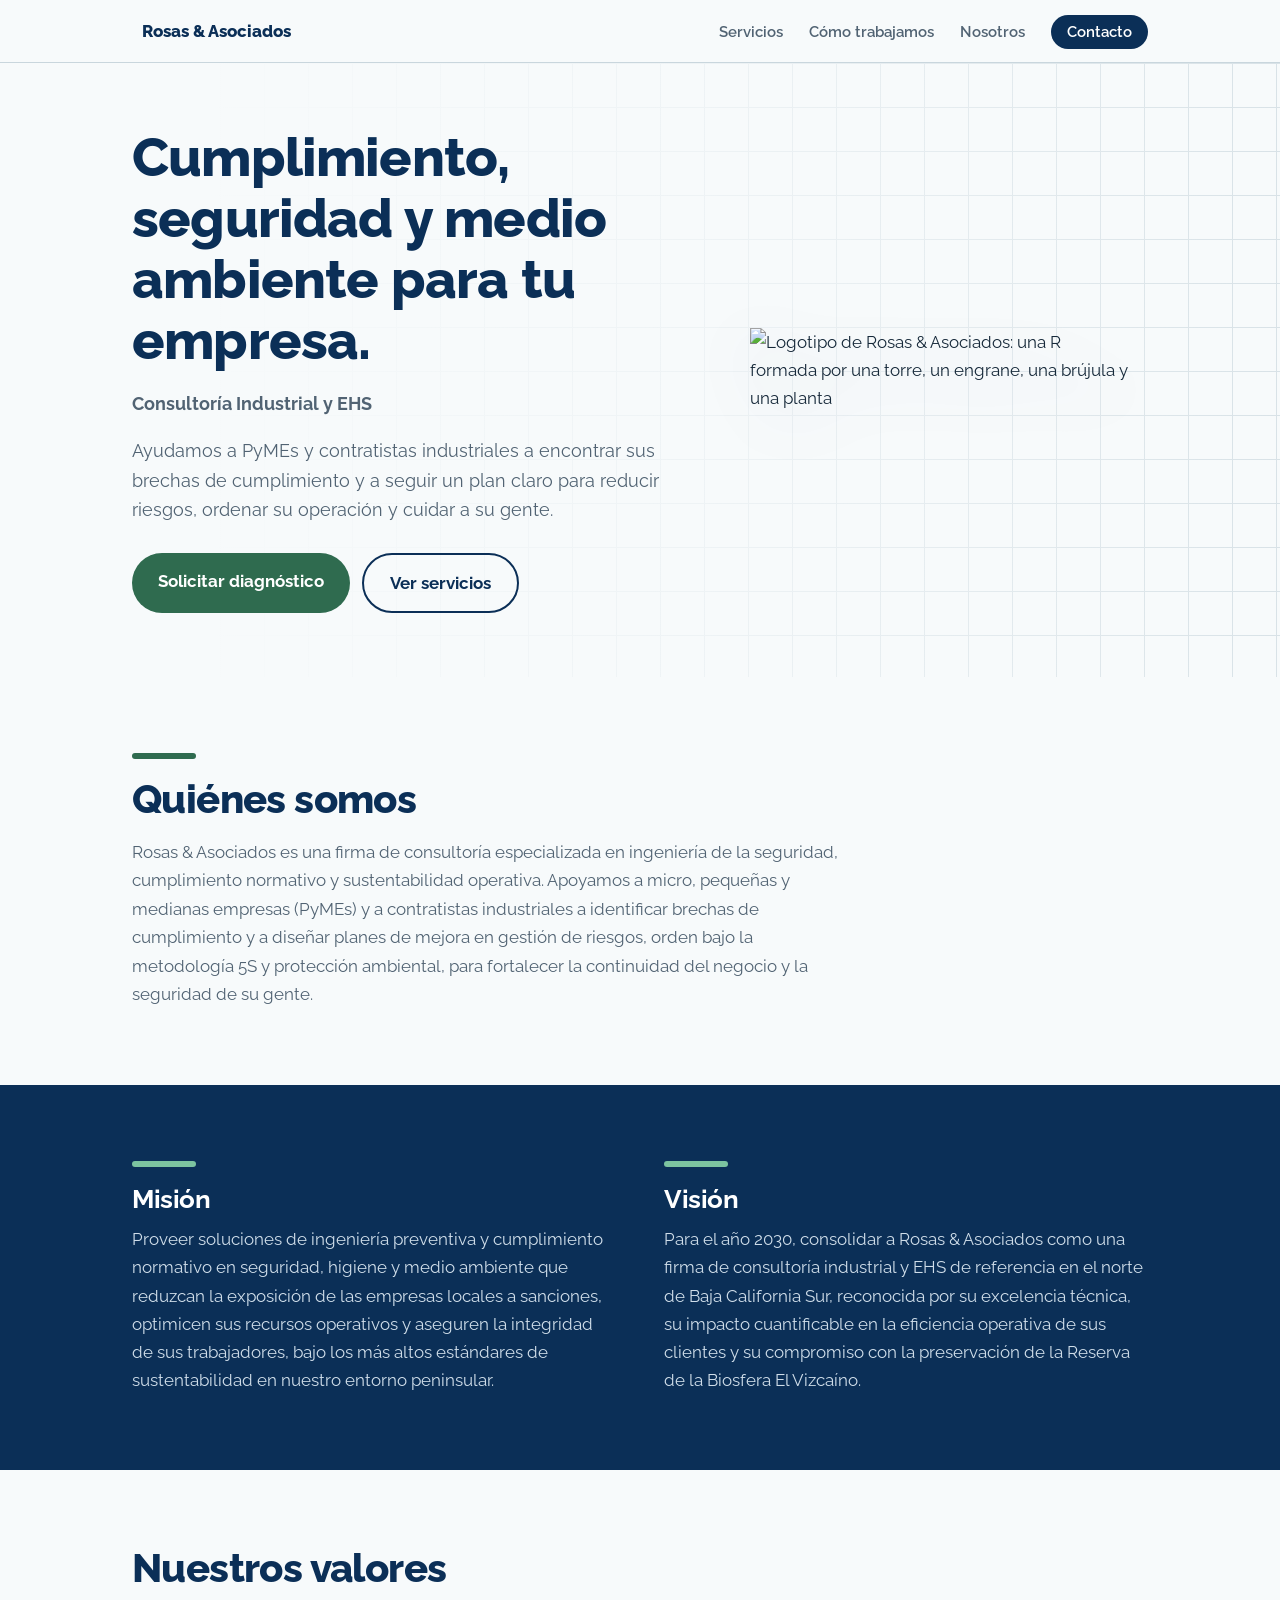
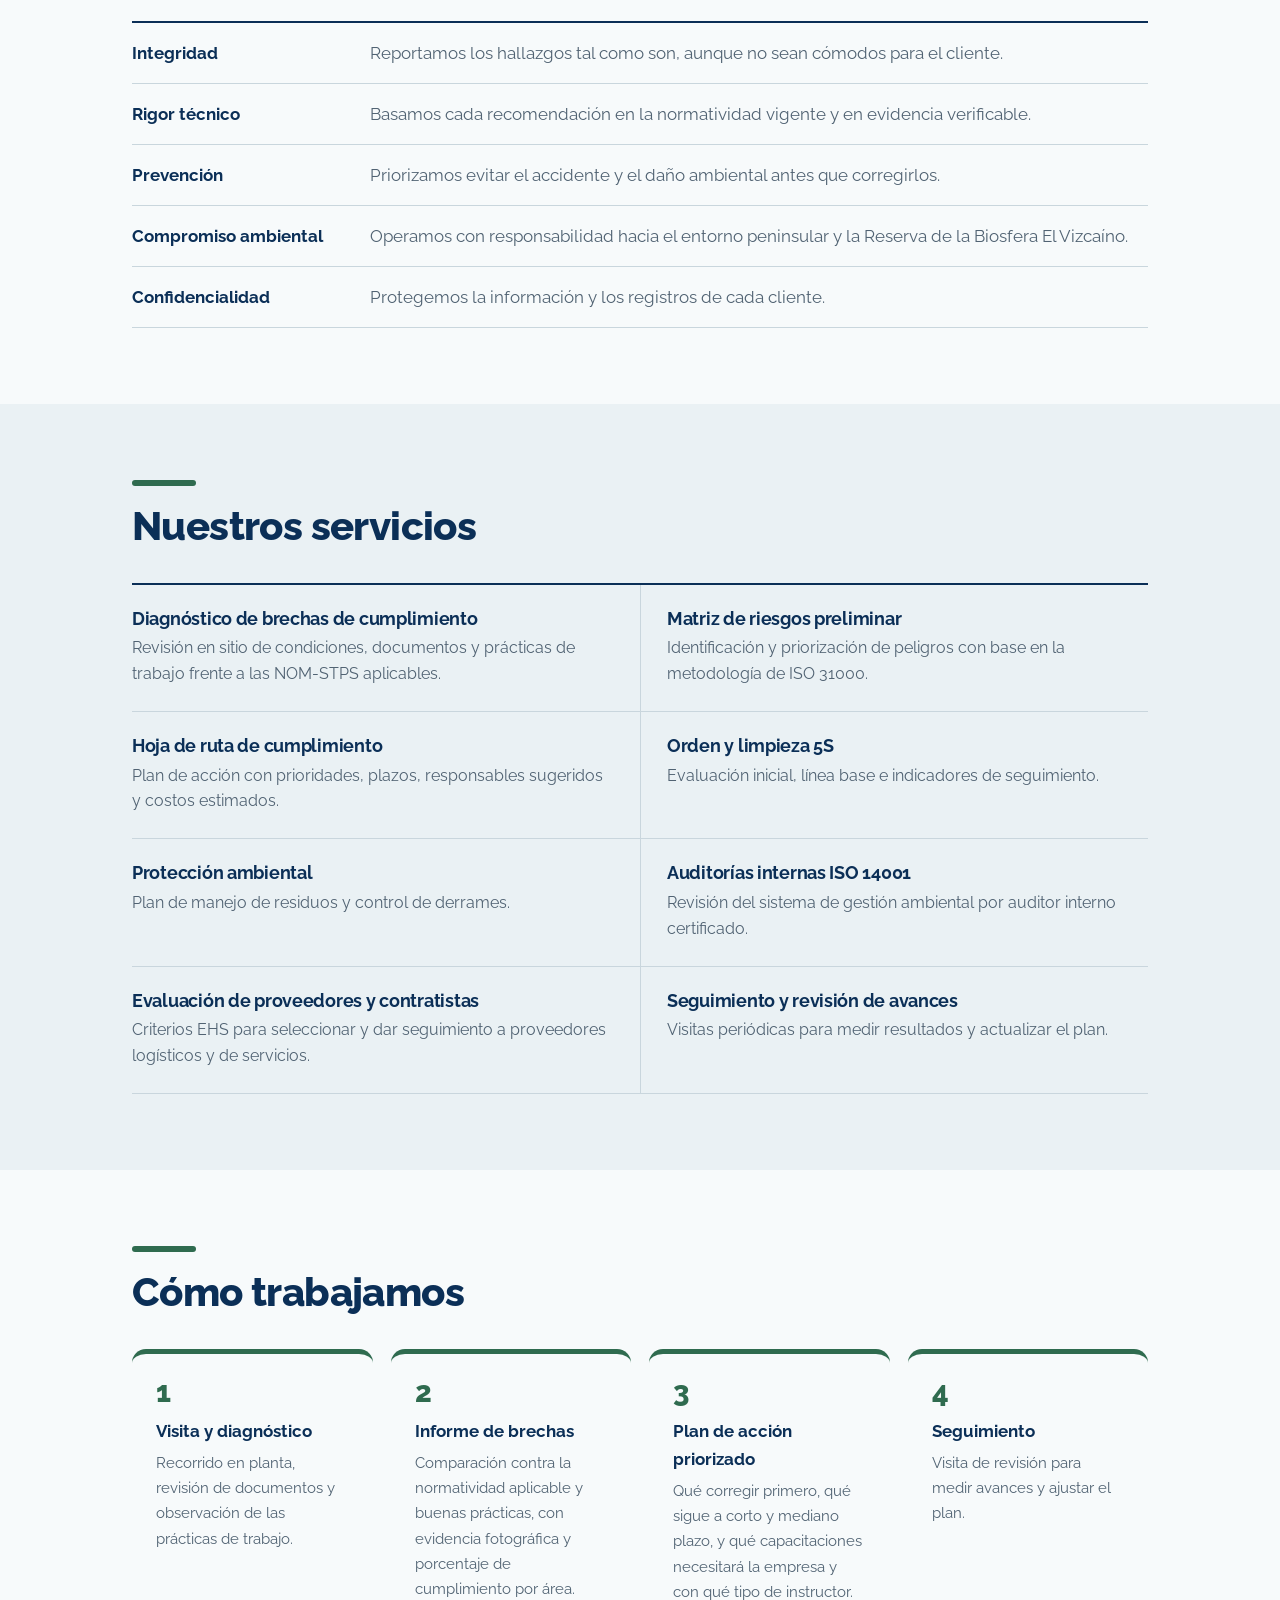
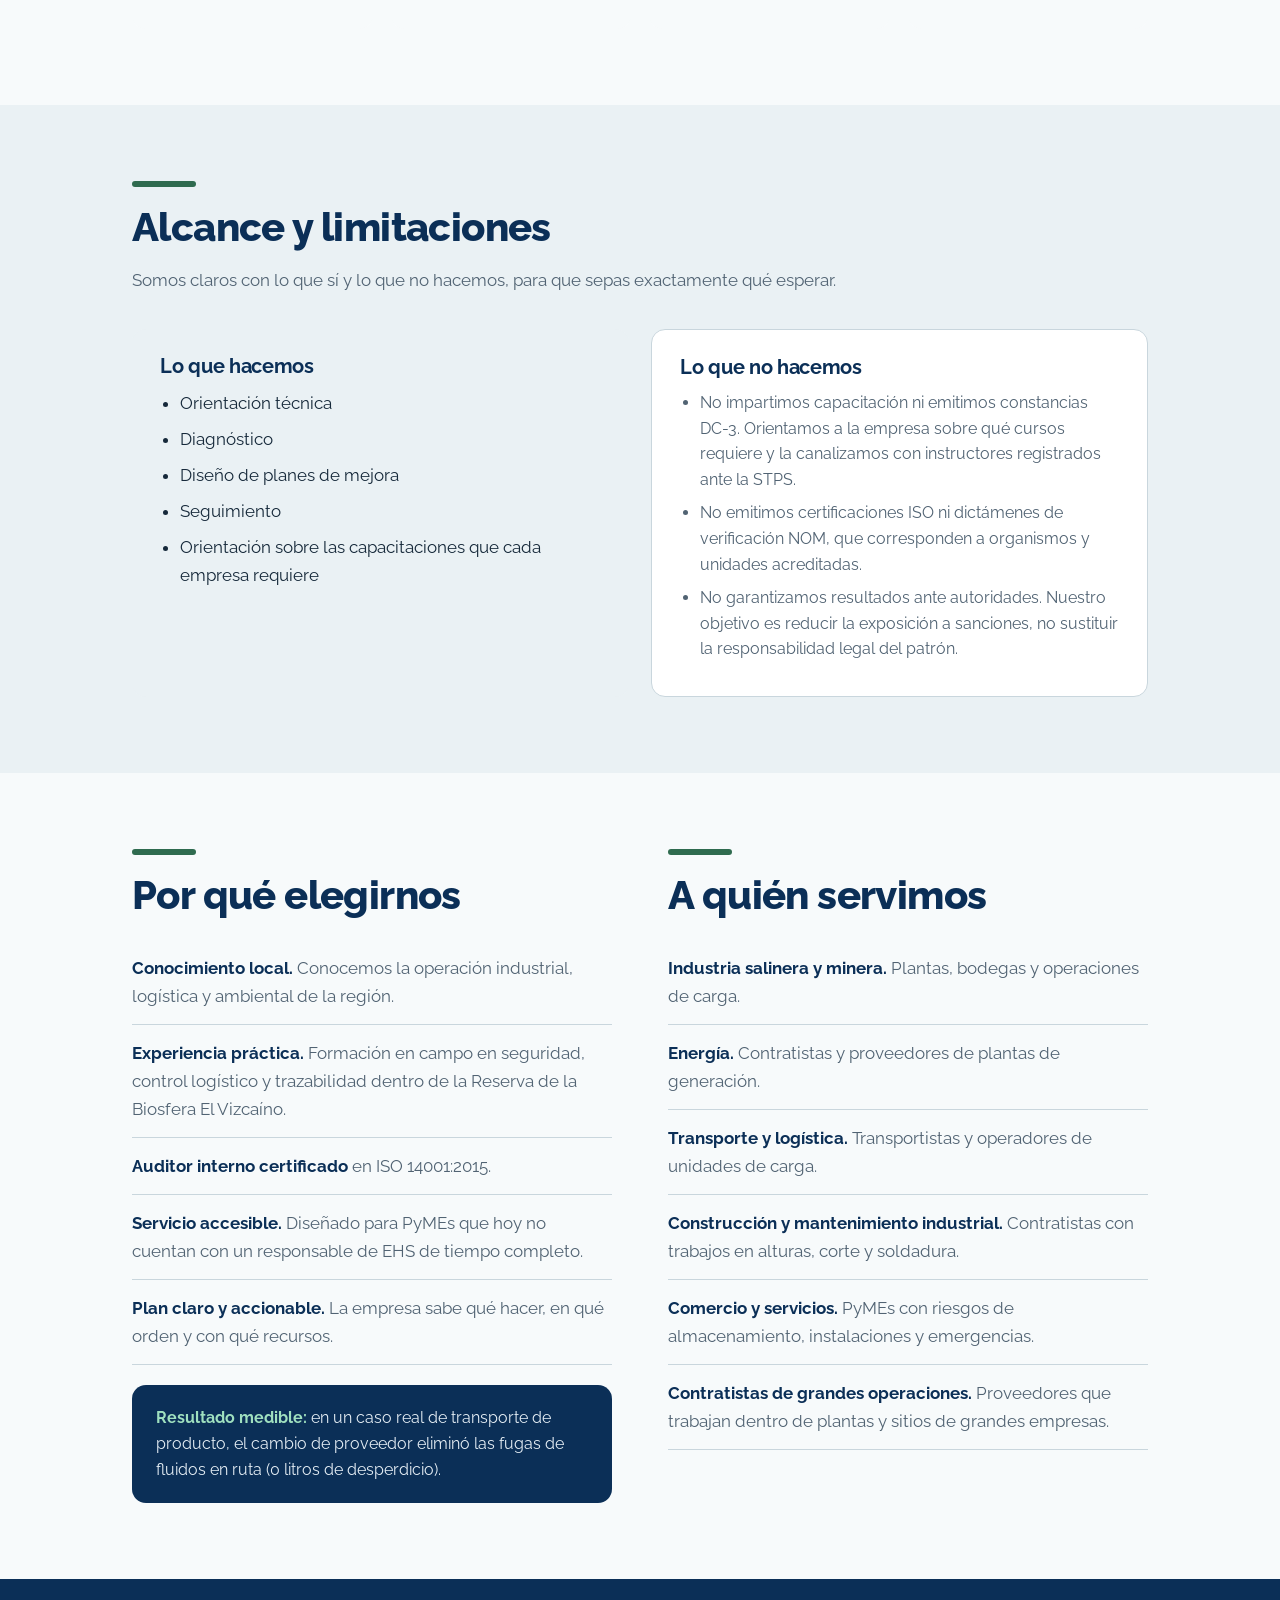
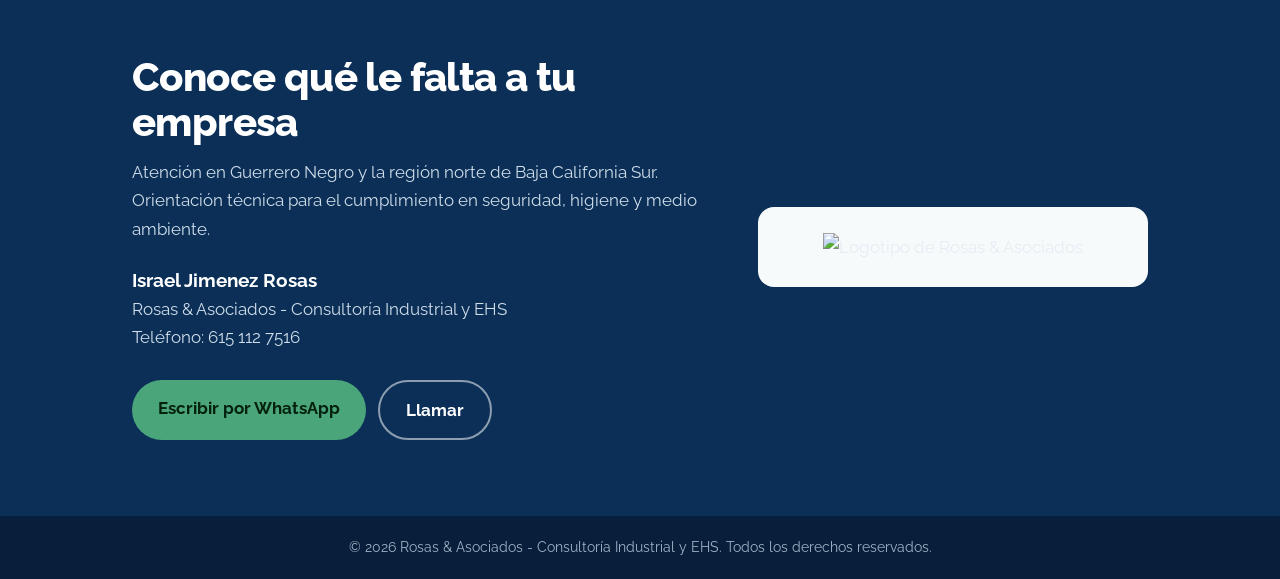
==== index.html @ d78dbbfd "Add files via upload" ====
<!DOCTYPE html>
<html lang="es">
<head>
<meta charset="utf-8">
<meta name="viewport" content="width=device-width, initial-scale=1">
<title>Rosas &amp; Asociados | Consultoría Industrial y EHS en Guerrero Negro, BCS</title>
<meta name="description" content="Consultoría en seguridad, higiene y medio ambiente para PyMEs y contratistas industriales en Guerrero Negro y el norte de Baja California Sur.">
<link rel="icon" href="logo.png">
<link rel="preconnect" href="https://fonts.googleapis.com">
<link rel="preconnect" href="https://fonts.gstatic.com" crossorigin>
<link href="https://fonts.googleapis.com/css2?family=Raleway:wght@400;500;600;700;800&display=swap" rel="stylesheet">
<style>
:root{
  --navy:#0b2f57; --navy-2:#123e70; --green:#2f6b4f; --green-2:#3f7d5e;
  --paper:#f7fafb; --mist:#eaf1f4; --line:#c9d6dd; --ink:#16293a; --muted:#516373;
  --f:"Raleway","Trebuchet MS",system-ui,-apple-system,"Segoe UI",sans-serif;
}
*{box-sizing:border-box;margin:0}
html{scroll-behavior:smooth;scroll-padding-top:70px}
body{font-family:var(--f);color:var(--ink);background:var(--paper);line-height:1.65;font-size:17px}
a{color:inherit}
:focus-visible{outline:3px solid var(--green-2);outline-offset:3px;border-radius:4px}
.wrap{max-width:1060px;margin:0 auto;padding:0 22px}
h1,h2,h3{color:var(--navy);line-height:1.12;letter-spacing:-.015em}

/* Header */
header{position:sticky;top:0;z-index:10;background:#f7fafbee;backdrop-filter:blur(8px);border-bottom:1px solid var(--line)}
.bar{display:flex;align-items:center;justify-content:space-between;height:62px}
.brand{display:flex;align-items:center;gap:10px;text-decoration:none;font-weight:800;color:var(--navy)}
.brand img{height:36px;width:auto}
nav a{margin-left:22px;text-decoration:none;font-weight:600;font-size:.94rem;color:var(--muted)}
nav a:hover{color:var(--navy)}
nav a.cta{background:var(--navy);color:#fff;padding:8px 16px;border-radius:999px}
nav a.cta:hover{background:var(--navy-2)}

/* Hero con fondo de plano técnico */
.hero{
  background:
    linear-gradient(var(--line) 1px,transparent 1px) 0 0/44px 44px,
    linear-gradient(90deg,var(--line) 1px,transparent 1px) 0 0/44px 44px,
    var(--paper);
  background-blend-mode:normal;
  position:relative;
}
.hero::after{content:"";position:absolute;inset:0;background:linear-gradient(90deg,var(--paper) 15%,#f7fafbcc 55%,#f7fafb55);pointer-events:none}
.hero .wrap{position:relative;z-index:1;display:grid;grid-template-columns:1.15fr .85fr;gap:36px;align-items:center;padding-top:64px;padding-bottom:64px}
.hero h1{font-size:clamp(2.1rem,5vw,3.4rem);font-weight:800}
.hero p{margin-top:18px;max-width:34em;color:var(--muted);font-size:1.12rem}
.sub{margin-top:14px;color:var(--green);font-weight:700;font-size:1.05rem}
.btns{margin-top:28px;display:flex;flex-wrap:wrap;gap:12px}
.btn{display:inline-block;padding:14px 26px;border-radius:999px;font-weight:700;text-decoration:none;transition:transform .15s,background .15s}
.btn.main{background:var(--green);color:#fff}
.btn.main:hover{background:var(--green-2);transform:translateY(-2px)}
.btn.ghost{border:2px solid var(--navy);color:var(--navy)}
.btn.ghost:hover{background:var(--navy);color:#fff}
.hero .logo{justify-self:center;width:min(100%,380px);filter:drop-shadow(0 18px 30px #0b2f5726);animation:in .9s ease both}
@keyframes in{from{opacity:0;transform:scale(.96)}}

section{padding:76px 0}
.kick{width:64px;height:6px;border-radius:6px;background:var(--green);margin-bottom:18px}
h2.t{font-size:clamp(1.8rem,3.8vw,2.5rem);font-weight:800}
.lead{margin-top:16px;max-width:42em;color:var(--muted);font-size:1.08rem}

/* Misión / visión */
.band{background:var(--navy);color:#e4edf4}
.band h2,.band h3{color:#fff}
.mv{display:grid;grid-template-columns:1fr 1fr;gap:48px}
.mv h3{font-size:1.6rem;margin-bottom:12px}
.mv p{color:#cfdde9}
.band .kick{background:#7cc4a0}

/* Valores */
.vals{margin-top:30px;border-top:2px solid var(--navy);list-style:none;padding:0}
.vals li{padding:16px 0;border-bottom:1px solid var(--line);display:grid;grid-template-columns:220px 1fr;gap:18px}
.vals b{color:var(--navy)}
.vals span{color:var(--muted)}

/* Servicios */
.svcs{margin-top:34px;display:grid;grid-template-columns:1fr 1fr;border-top:2px solid var(--navy)}
.svc{padding:24px 26px 24px 0;border-bottom:1px solid var(--line)}
.svc:nth-child(even){padding:24px 0 24px 26px;border-left:1px solid var(--line)}
.svc h3{font-size:1.15rem;margin-bottom:6px}
.svc p{color:var(--muted);font-size:.98rem}

/* Cómo trabajamos */
.alt{background:var(--mist)}
.steps{margin-top:34px;display:grid;grid-template-columns:repeat(4,1fr);gap:18px;list-style:none;padding:0;counter-reset:s}
.steps li{counter-increment:s;background:var(--paper);border-radius:14px;padding:24px;border-top:5px solid var(--green)}
.steps li::before{content:counter(s);display:block;font-weight:800;font-size:1.8rem;color:var(--green);line-height:1;margin-bottom:10px}
.steps b{display:block;color:var(--navy);margin-bottom:6px}
.steps span{color:var(--muted);font-size:.96rem;display:block}

/* Alcance */
.scope{margin-top:34px;display:grid;grid-template-columns:1fr 1fr;gap:22px}
.box{border-radius:14px;padding:26px 28px}
.box.yes{background:var(--mist)}
.box.no{background:#fff;border:1px solid var(--line)}
.box h3{font-size:1.25rem;margin-bottom:12px}
.box ul{padding-left:20px;color:var(--ink)}
.box li{margin:8px 0}
.box.no li{color:var(--muted);font-size:.97rem}

/* Por qué / a quién */
.two{display:grid;grid-template-columns:1fr 1fr;gap:56px}
.plain{margin-top:22px;list-style:none;padding:0}
.plain li{padding:14px 0;border-bottom:1px solid var(--line);color:var(--muted)}
.plain b{color:var(--navy)}
.proof{margin-top:20px;background:var(--navy);color:#e4edf4;border-radius:14px;padding:20px 24px;font-size:.98rem}
.proof b{color:#9fe0bf}

/* Contacto */
.contact{background:var(--navy);color:#e4edf4}
.contact .wrap{display:grid;grid-template-columns:1.2fr .8fr;gap:40px;align-items:center}
.contact h2{color:#fff}
.contact p{margin-top:14px;color:#cfdde9}
.contact .who{margin-top:22px;font-size:1.05rem}
.contact .who b{color:#fff;font-size:1.2rem;display:block}
.contact .btn.main{background:#4aa57b;color:#04210f}
.contact .btn.main:hover{background:#63ba91}
.contact .btn.ghost{border-color:#ffffff88;color:#fff}
.contact .btn.ghost:hover{background:#fff;color:var(--navy)}
.contact .card{background:var(--paper);border-radius:16px;padding:26px;text-align:center}
.contact .card img{width:min(100%,250px)}
footer{background:#071f3a;color:#9db3c6;text-align:center;font-size:.88rem;padding:20px}

@media (max-width:860px){
  .hero .wrap,.mv,.two,.contact .wrap,.scope{grid-template-columns:1fr}
  .hero::after{background:#f7fafbcc}
  .hero .logo{order:-1;width:min(70%,260px)}
  .svcs{grid-template-columns:1fr}
  .svc:nth-child(even){padding:24px 0;border-left:0}
  .steps{grid-template-columns:1fr 1fr}
  .vals li{grid-template-columns:1fr;gap:2px}
  nav a:not(.cta){display:none}
  .mv{gap:30px}
}
@media (max-width:520px){.steps{grid-template-columns:1fr}.brand span{font-size:.95rem}}
@media (prefers-reduced-motion:reduce){html{scroll-behavior:auto}.hero .logo{animation:none}.btn{transition:none}}
</style>
</head>
<body>

<header>
  <div class="wrap bar">
    <a class="brand" href="#inicio"><img src="logo.png" alt=""><span>Rosas &amp; Asociados</span></a>
    <nav aria-label="Principal">
      <a href="#servicios">Servicios</a>
      <a href="#como">Cómo trabajamos</a>
      <a href="#nosotros">Nosotros</a>
      <a class="cta" href="#contacto">Contacto</a>
    </nav>
  </div>
</header>

<main id="inicio">
  <div class="hero">
    <div class="wrap">
      <div>
        <h1>Cumplimiento, seguridad y medio ambiente para tu empresa.</h1>
        <p class="sub">Consultoría Industrial y EHS</p>
        <p>Ayudamos a PyMEs y contratistas industriales a encontrar sus brechas de cumplimiento y a seguir un plan claro para reducir riesgos, ordenar su operación y cuidar a su gente.</p>
        <div class="btns">
          <a class="btn main" href="#contacto">Solicitar diagnóstico</a>
          <a class="btn ghost" href="#servicios">Ver servicios</a>
        </div>
      </div>
      <img class="logo" src="logo.png" alt="Logotipo de Rosas &amp; Asociados: una R formada por una torre, un engrane, una brújula y una planta">
    </div>
  </div>

  <section id="nosotros">
    <div class="wrap">
      <div class="kick"></div>
      <h2 class="t">Quiénes somos</h2>
      <p class="lead">Rosas &amp; Asociados es una firma de consultoría especializada en ingeniería de la seguridad, cumplimiento normativo y sustentabilidad operativa. Apoyamos a micro, pequeñas y medianas empresas (PyMEs) y a contratistas industriales a identificar brechas de cumplimiento y a diseñar planes de mejora en gestión de riesgos, orden bajo la metodología 5S y protección ambiental, para fortalecer la continuidad del negocio y la seguridad de su gente.</p>
    </div>
  </section>

  <section class="band">
    <div class="wrap mv">
      <div>
        <div class="kick"></div>
        <h3>Misión</h3>
        <p>Proveer soluciones de ingeniería preventiva y cumplimiento normativo en seguridad, higiene y medio ambiente que reduzcan la exposición de las empresas locales a sanciones, optimicen sus recursos operativos y aseguren la integridad de sus trabajadores, bajo los más altos estándares de sustentabilidad en nuestro entorno peninsular.</p>
      </div>
      <div>
        <div class="kick"></div>
        <h3>Visión</h3>
        <p>Para el año 2030, consolidar a Rosas &amp; Asociados como una firma de consultoría industrial y EHS de referencia en el norte de Baja California Sur, reconocida por su excelencia técnica, su impacto cuantificable en la eficiencia operativa de sus clientes y su compromiso con la preservación de la Reserva de la Biosfera El Vizcaíno.</p>
      </div>
    </div>
  </section>

  <section>
    <div class="wrap">
      <h2 class="t">Nuestros valores</h2>
      <ul class="vals">
        <li><b>Integridad</b><span>Reportamos los hallazgos tal como son, aunque no sean cómodos para el cliente.</span></li>
        <li><b>Rigor técnico</b><span>Basamos cada recomendación en la normatividad vigente y en evidencia verificable.</span></li>
        <li><b>Prevención</b><span>Priorizamos evitar el accidente y el daño ambiental antes que corregirlos.</span></li>
        <li><b>Compromiso ambiental</b><span>Operamos con responsabilidad hacia el entorno peninsular y la Reserva de la Biosfera El Vizcaíno.</span></li>
        <li><b>Confidencialidad</b><span>Protegemos la información y los registros de cada cliente.</span></li>
      </ul>
    </div>
  </section>

  <section id="servicios" class="alt">
    <div class="wrap">
      <div class="kick"></div>
      <h2 class="t">Nuestros servicios</h2>
      <div class="svcs">
        <div class="svc"><h3>Diagnóstico de brechas de cumplimiento</h3><p>Revisión en sitio de condiciones, documentos y prácticas de trabajo frente a las NOM-STPS aplicables.</p></div>
        <div class="svc"><h3>Matriz de riesgos preliminar</h3><p>Identificación y priorización de peligros con base en la metodología de ISO 31000.</p></div>
        <div class="svc"><h3>Hoja de ruta de cumplimiento</h3><p>Plan de acción con prioridades, plazos, responsables sugeridos y costos estimados.</p></div>
        <div class="svc"><h3>Orden y limpieza 5S</h3><p>Evaluación inicial, línea base e indicadores de seguimiento.</p></div>
        <div class="svc"><h3>Protección ambiental</h3><p>Plan de manejo de residuos y control de derrames.</p></div>
        <div class="svc"><h3>Auditorías internas ISO 14001</h3><p>Revisión del sistema de gestión ambiental por auditor interno certificado.</p></div>
        <div class="svc"><h3>Evaluación de proveedores y contratistas</h3><p>Criterios EHS para seleccionar y dar seguimiento a proveedores logísticos y de servicios.</p></div>
        <div class="svc"><h3>Seguimiento y revisión de avances</h3><p>Visitas periódicas para medir resultados y actualizar el plan.</p></div>
      </div>
    </div>
  </section>

  <section id="como">
    <div class="wrap">
      <div class="kick"></div>
      <h2 class="t">Cómo trabajamos</h2>
      <ol class="steps">
        <li><b>Visita y diagnóstico</b><span>Recorrido en planta, revisión de documentos y observación de las prácticas de trabajo.</span></li>
        <li><b>Informe de brechas</b><span>Comparación contra la normatividad aplicable y buenas prácticas, con evidencia fotográfica y porcentaje de cumplimiento por área.</span></li>
        <li><b>Plan de acción priorizado</b><span>Qué corregir primero, qué sigue a corto y mediano plazo, y qué capacitaciones necesitará la empresa y con qué tipo de instructor.</span></li>
        <li><b>Seguimiento</b><span>Visita de revisión para medir avances y ajustar el plan.</span></li>
      </ol>
    </div>
  </section>

  <section class="alt">
    <div class="wrap">
      <div class="kick"></div>
      <h2 class="t">Alcance y limitaciones</h2>
      <p class="lead">Somos claros con lo que sí y lo que no hacemos, para que sepas exactamente qué esperar.</p>
      <div class="scope">
        <div class="box yes">
          <h3>Lo que hacemos</h3>
          <ul>
            <li>Orientación técnica</li>
            <li>Diagnóstico</li>
            <li>Diseño de planes de mejora</li>
            <li>Seguimiento</li>
            <li>Orientación sobre las capacitaciones que cada empresa requiere</li>
          </ul>
        </div>
        <div class="box no">
          <h3>Lo que no hacemos</h3>
          <ul>
            <li>No impartimos capacitación ni emitimos constancias DC-3. Orientamos a la empresa sobre qué cursos requiere y la canalizamos con instructores registrados ante la STPS.</li>
            <li>No emitimos certificaciones ISO ni dictámenes de verificación NOM, que corresponden a organismos y unidades acreditadas.</li>
            <li>No garantizamos resultados ante autoridades. Nuestro objetivo es reducir la exposición a sanciones, no sustituir la responsabilidad legal del patrón.</li>
          </ul>
        </div>
      </div>
    </div>
  </section>

  <section>
    <div class="wrap two">
      <div>
        <div class="kick"></div>
        <h2 class="t">Por qué elegirnos</h2>
        <ul class="plain">
          <li><b>Conocimiento local.</b> Conocemos la operación industrial, logística y ambiental de la región.</li>
          <li><b>Experiencia práctica.</b> Formación en campo en seguridad, control logístico y trazabilidad dentro de la Reserva de la Biosfera El Vizcaíno.</li>
          <li><b>Auditor interno certificado</b> en ISO 14001:2015.</li>
          <li><b>Servicio accesible.</b> Diseñado para PyMEs que hoy no cuentan con un responsable de EHS de tiempo completo.</li>
          <li><b>Plan claro y accionable.</b> La empresa sabe qué hacer, en qué orden y con qué recursos.</li>
        </ul>
        <div class="proof"><b>Resultado medible:</b> en un caso real de transporte de producto, el cambio de proveedor eliminó las fugas de fluidos en ruta (0 litros de desperdicio).</div>
      </div>
      <div>
        <div class="kick"></div>
        <h2 class="t">A quién servimos</h2>
        <ul class="plain">
          <li><b>Industria salinera y minera.</b> Plantas, bodegas y operaciones de carga.</li>
          <li><b>Energía.</b> Contratistas y proveedores de plantas de generación.</li>
          <li><b>Transporte y logística.</b> Transportistas y operadores de unidades de carga.</li>
          <li><b>Construcción y mantenimiento industrial.</b> Contratistas con trabajos en alturas, corte y soldadura.</li>
          <li><b>Comercio y servicios.</b> PyMEs con riesgos de almacenamiento, instalaciones y emergencias.</li>
          <li><b>Contratistas de grandes operaciones.</b> Proveedores que trabajan dentro de plantas y sitios de grandes empresas.</li>
        </ul>
      </div>
    </div>
  </section>

  <section id="contacto" class="contact">
    <div class="wrap">
      <div>
        <h2 class="t">Conoce qué le falta a tu empresa</h2>
        <p>Atención en Guerrero Negro y la región norte de Baja California Sur. Orientación técnica para el cumplimiento en seguridad, higiene y medio ambiente.</p>
        <p class="who"><b>Israel Jimenez Rosas</b>Rosas &amp; Asociados - Consultoría Industrial y EHS<br>Teléfono: 615 112 7516</p>
        <div class="btns">
          <a class="btn main" href="https://wa.me/526151127516" target="_blank" rel="noopener">Escribir por WhatsApp</a>
          <a class="btn ghost" href="tel:+526151127516">Llamar</a>
        </div>
      </div>
      <div class="card"><img src="logo.png" alt="Logotipo de Rosas &amp; Asociados"></div>
    </div>
  </section>
</main>

<footer>© <span id="y"></span> Rosas &amp; Asociados - Consultoría Industrial y EHS. Todos los derechos reservados.</footer>
<script>document.getElementById("y").textContent=new Date().getFullYear()</script>
</body>
</html>
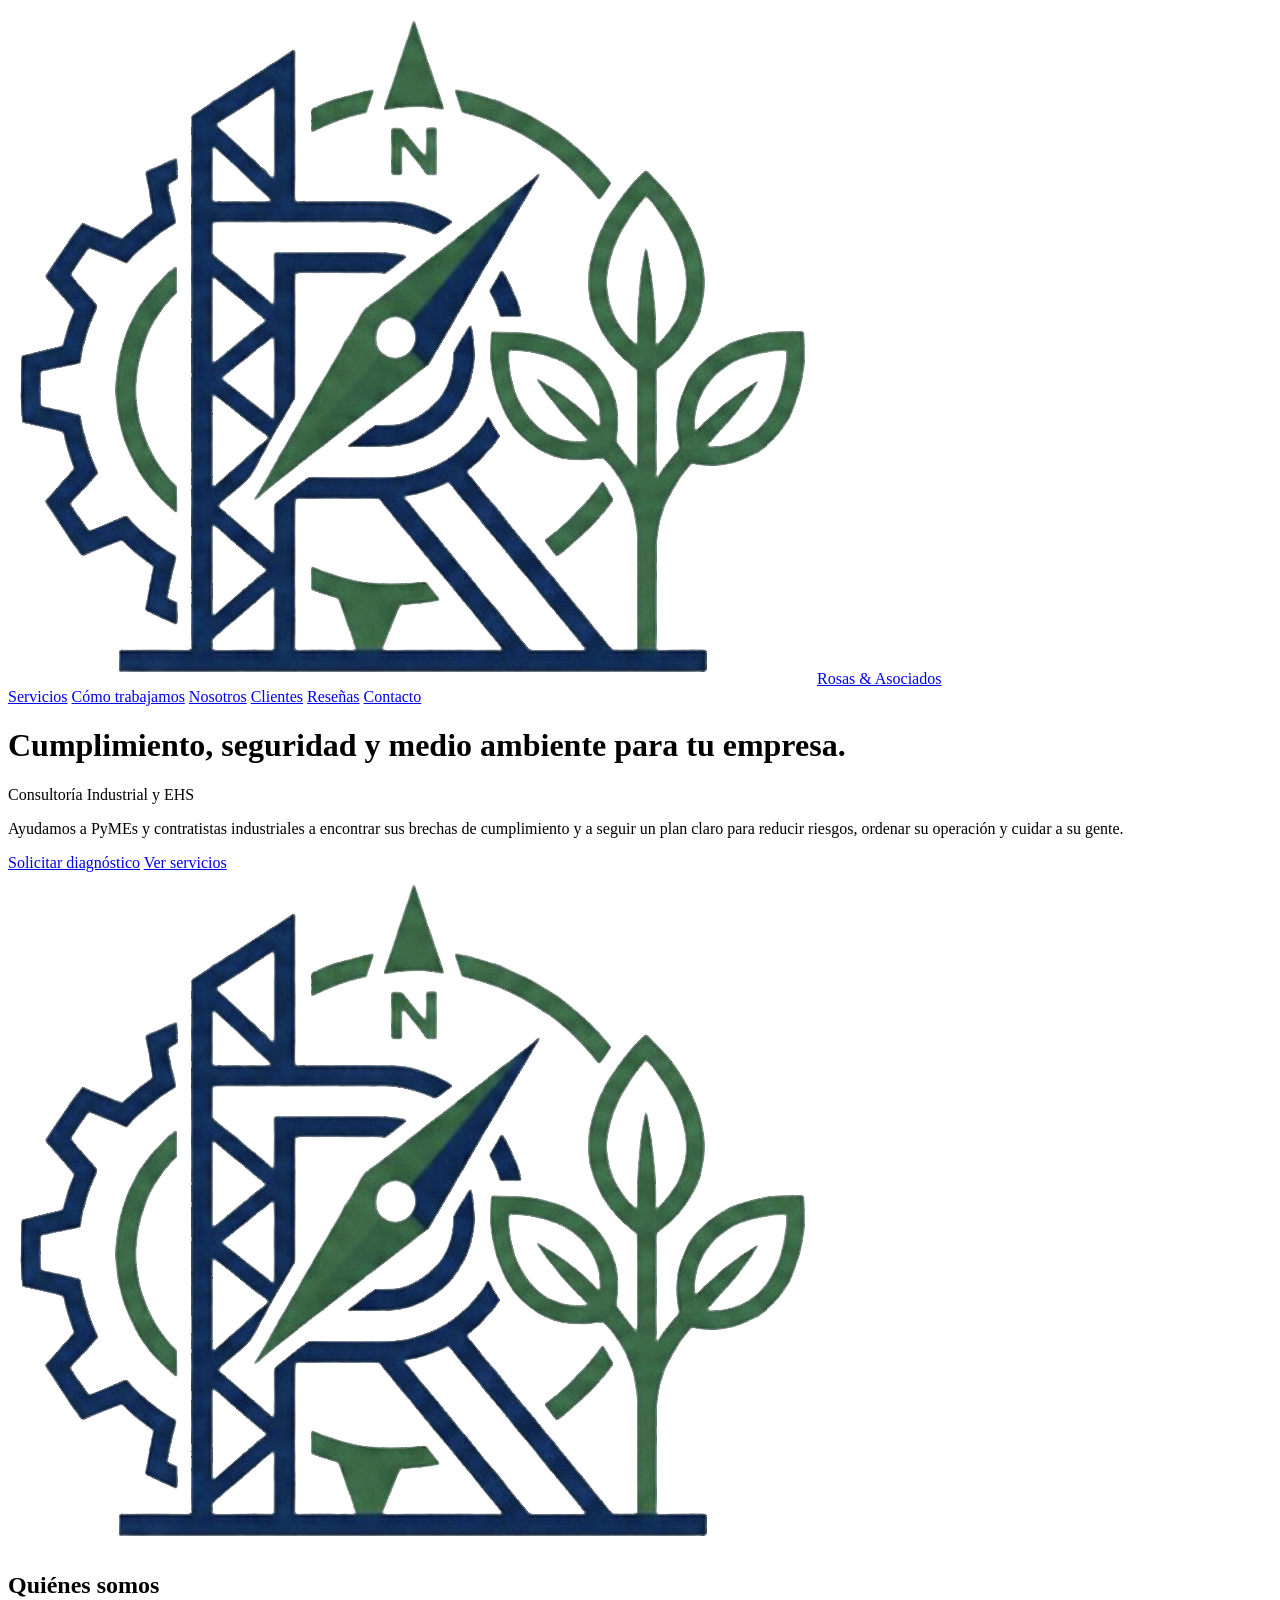
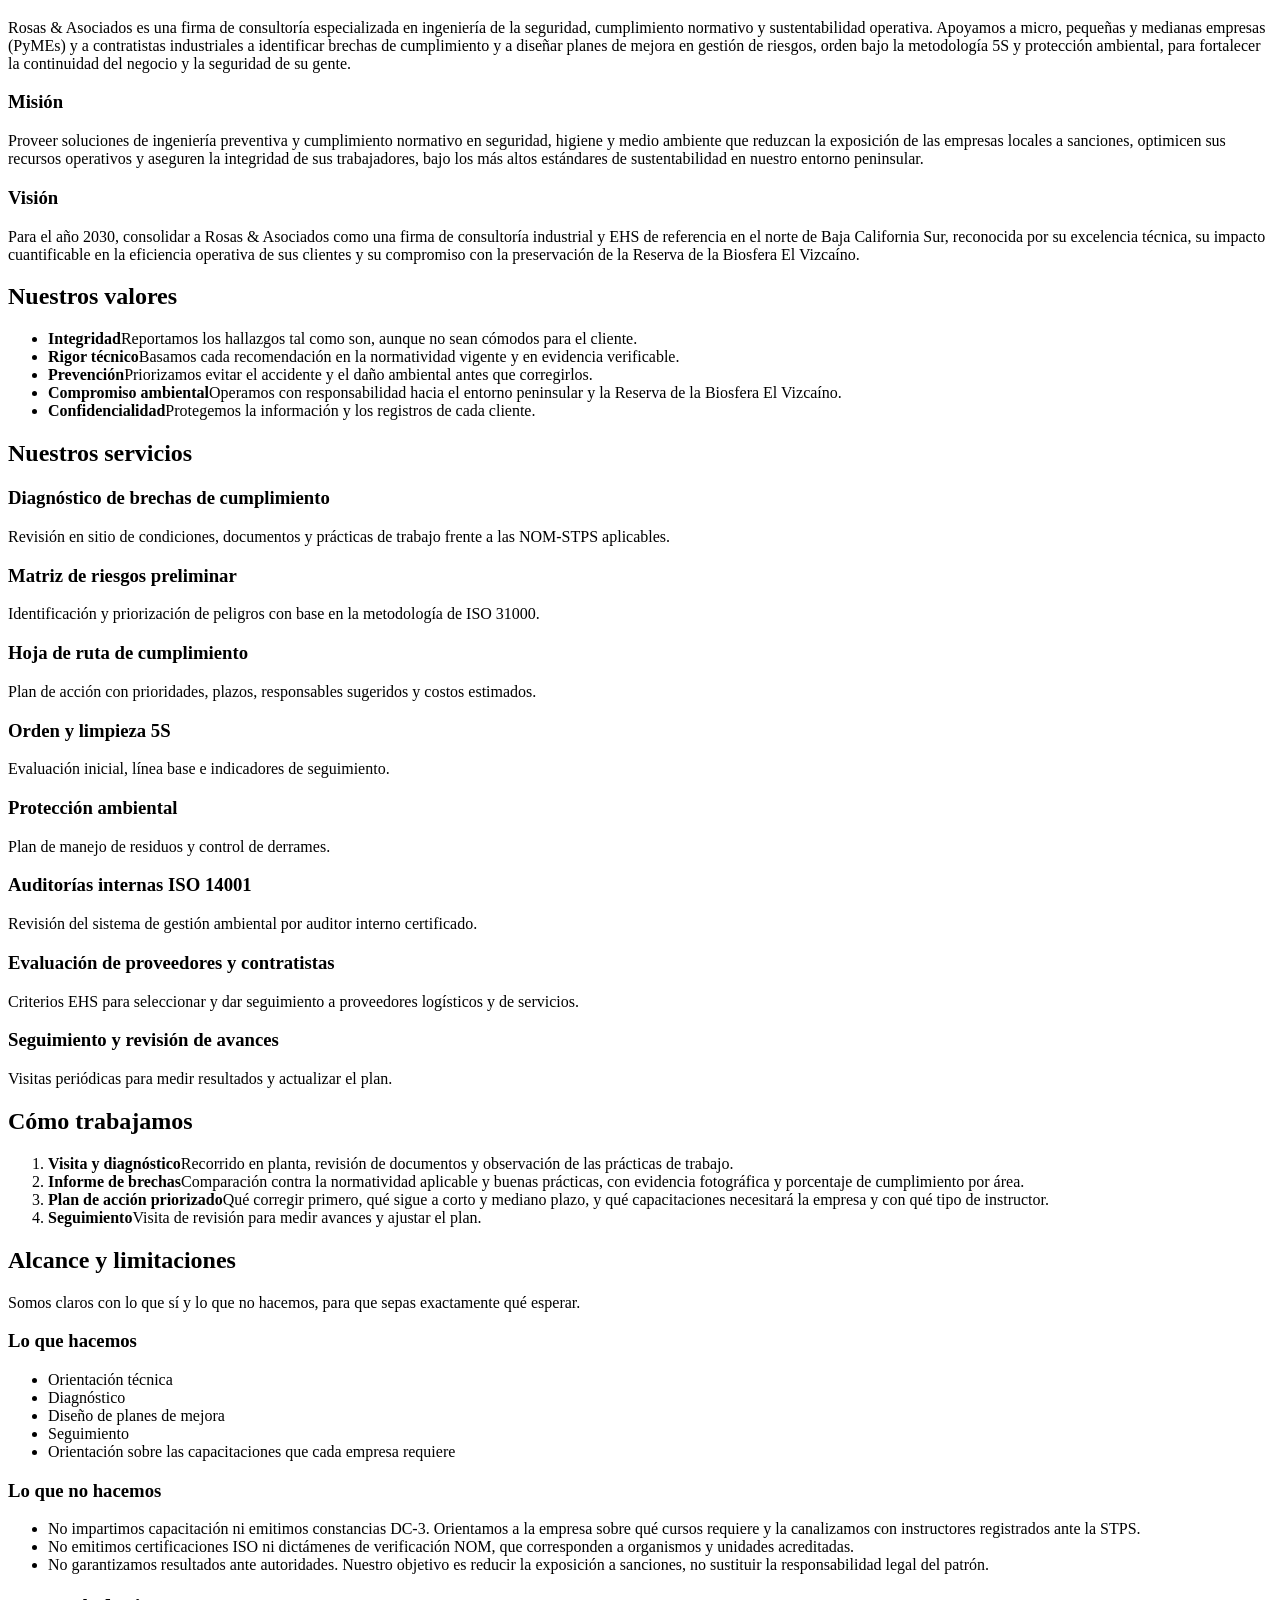
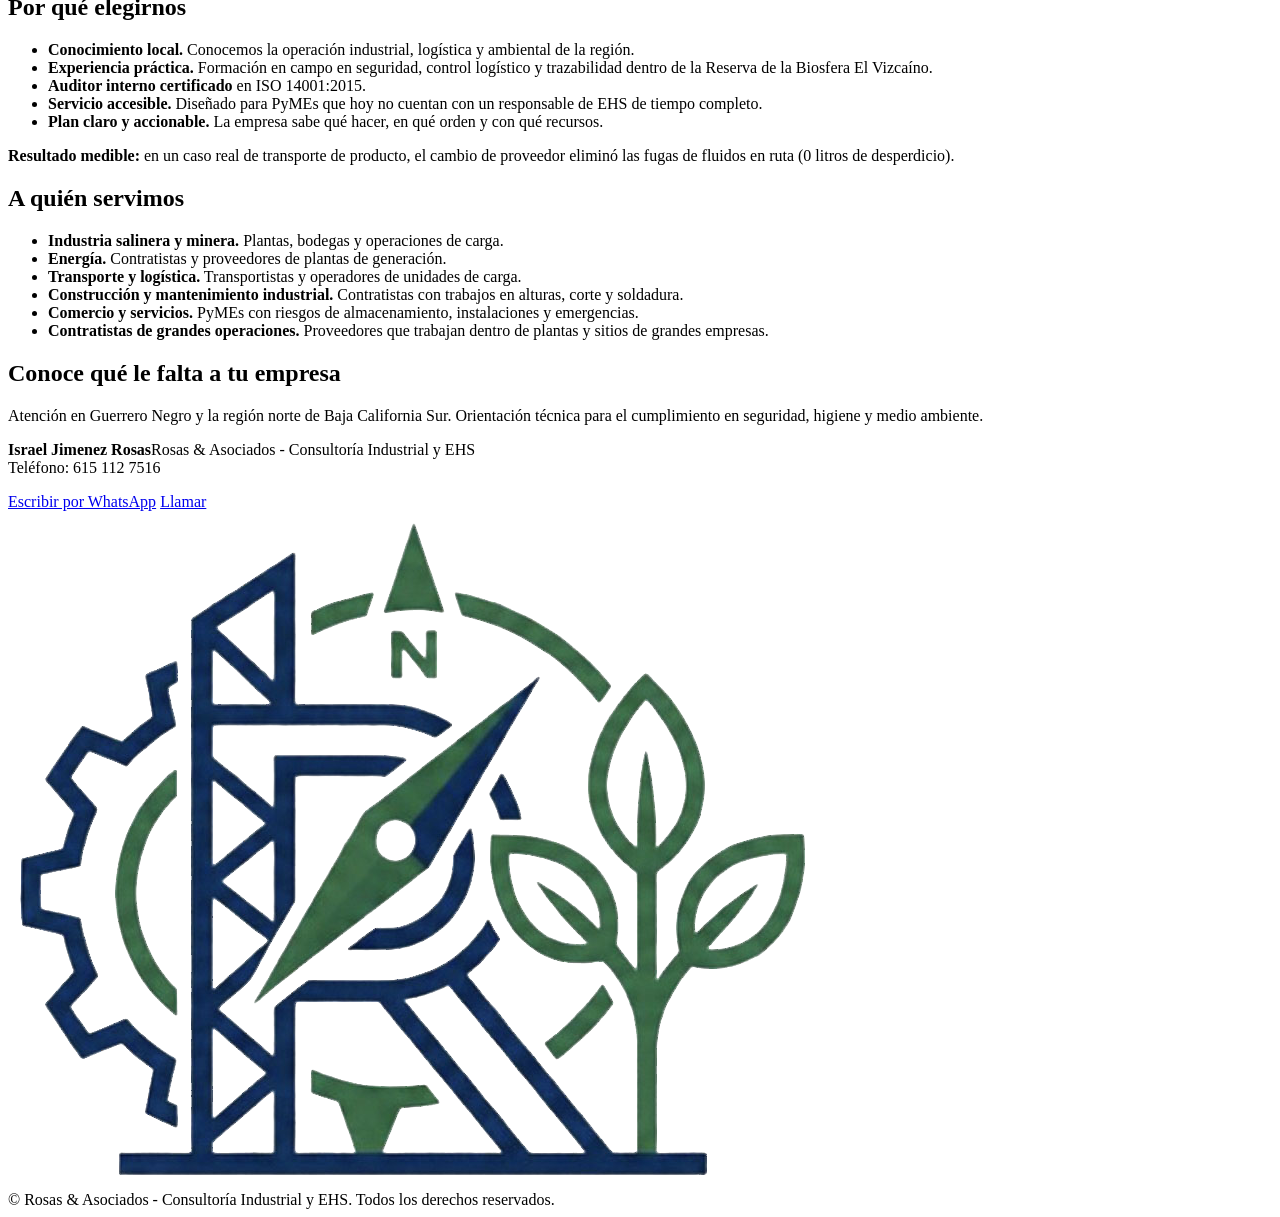
==== commit cfb5e2b6: "Rename index 2.html to index.html" ====
--- a/index.html
+++ b/index.html
@@ -9,136 +9,9 @@
 <link rel="preconnect" href="https://fonts.googleapis.com">
 <link rel="preconnect" href="https://fonts.gstatic.com" crossorigin>
 <link href="https://fonts.googleapis.com/css2?family=Raleway:wght@400;500;600;700;800&display=swap" rel="stylesheet">
-<style>
-:root{
-  --navy:#0b2f57; --navy-2:#123e70; --green:#2f6b4f; --green-2:#3f7d5e;
-  --paper:#f7fafb; --mist:#eaf1f4; --line:#c9d6dd; --ink:#16293a; --muted:#516373;
-  --f:"Raleway","Trebuchet MS",system-ui,-apple-system,"Segoe UI",sans-serif;
-}
-*{box-sizing:border-box;margin:0}
-html{scroll-behavior:smooth;scroll-padding-top:70px}
-body{font-family:var(--f);color:var(--ink);background:var(--paper);line-height:1.65;font-size:17px}
-a{color:inherit}
-:focus-visible{outline:3px solid var(--green-2);outline-offset:3px;border-radius:4px}
-.wrap{max-width:1060px;margin:0 auto;padding:0 22px}
-h1,h2,h3{color:var(--navy);line-height:1.12;letter-spacing:-.015em}
-
-/* Header */
-header{position:sticky;top:0;z-index:10;background:#f7fafbee;backdrop-filter:blur(8px);border-bottom:1px solid var(--line)}
-.bar{display:flex;align-items:center;justify-content:space-between;height:62px}
-.brand{display:flex;align-items:center;gap:10px;text-decoration:none;font-weight:800;color:var(--navy)}
-.brand img{height:36px;width:auto}
-nav a{margin-left:22px;text-decoration:none;font-weight:600;font-size:.94rem;color:var(--muted)}
-nav a:hover{color:var(--navy)}
-nav a.cta{background:var(--navy);color:#fff;padding:8px 16px;border-radius:999px}
-nav a.cta:hover{background:var(--navy-2)}
-
-/* Hero con fondo de plano técnico */
-.hero{
-  background:
-    linear-gradient(var(--line) 1px,transparent 1px) 0 0/44px 44px,
-    linear-gradient(90deg,var(--line) 1px,transparent 1px) 0 0/44px 44px,
-    var(--paper);
-  background-blend-mode:normal;
-  position:relative;
-}
-.hero::after{content:"";position:absolute;inset:0;background:linear-gradient(90deg,var(--paper) 15%,#f7fafbcc 55%,#f7fafb55);pointer-events:none}
-.hero .wrap{position:relative;z-index:1;display:grid;grid-template-columns:1.15fr .85fr;gap:36px;align-items:center;padding-top:64px;padding-bottom:64px}
-.hero h1{font-size:clamp(2.1rem,5vw,3.4rem);font-weight:800}
-.hero p{margin-top:18px;max-width:34em;color:var(--muted);font-size:1.12rem}
-.sub{margin-top:14px;color:var(--green);font-weight:700;font-size:1.05rem}
-.btns{margin-top:28px;display:flex;flex-wrap:wrap;gap:12px}
-.btn{display:inline-block;padding:14px 26px;border-radius:999px;font-weight:700;text-decoration:none;transition:transform .15s,background .15s}
-.btn.main{background:var(--green);color:#fff}
-.btn.main:hover{background:var(--green-2);transform:translateY(-2px)}
-.btn.ghost{border:2px solid var(--navy);color:var(--navy)}
-.btn.ghost:hover{background:var(--navy);color:#fff}
-.hero .logo{justify-self:center;width:min(100%,380px);filter:drop-shadow(0 18px 30px #0b2f5726);animation:in .9s ease both}
-@keyframes in{from{opacity:0;transform:scale(.96)}}
-
-section{padding:76px 0}
-.kick{width:64px;height:6px;border-radius:6px;background:var(--green);margin-bottom:18px}
-h2.t{font-size:clamp(1.8rem,3.8vw,2.5rem);font-weight:800}
-.lead{margin-top:16px;max-width:42em;color:var(--muted);font-size:1.08rem}
-
-/* Misión / visión */
-.band{background:var(--navy);color:#e4edf4}
-.band h2,.band h3{color:#fff}
-.mv{display:grid;grid-template-columns:1fr 1fr;gap:48px}
-.mv h3{font-size:1.6rem;margin-bottom:12px}
-.mv p{color:#cfdde9}
-.band .kick{background:#7cc4a0}
-
-/* Valores */
-.vals{margin-top:30px;border-top:2px solid var(--navy);list-style:none;padding:0}
-.vals li{padding:16px 0;border-bottom:1px solid var(--line);display:grid;grid-template-columns:220px 1fr;gap:18px}
-.vals b{color:var(--navy)}
-.vals span{color:var(--muted)}
-
-/* Servicios */
-.svcs{margin-top:34px;display:grid;grid-template-columns:1fr 1fr;border-top:2px solid var(--navy)}
-.svc{padding:24px 26px 24px 0;border-bottom:1px solid var(--line)}
-.svc:nth-child(even){padding:24px 0 24px 26px;border-left:1px solid var(--line)}
-.svc h3{font-size:1.15rem;margin-bottom:6px}
-.svc p{color:var(--muted);font-size:.98rem}
-
-/* Cómo trabajamos */
-.alt{background:var(--mist)}
-.steps{margin-top:34px;display:grid;grid-template-columns:repeat(4,1fr);gap:18px;list-style:none;padding:0;counter-reset:s}
-.steps li{counter-increment:s;background:var(--paper);border-radius:14px;padding:24px;border-top:5px solid var(--green)}
-.steps li::before{content:counter(s);display:block;font-weight:800;font-size:1.8rem;color:var(--green);line-height:1;margin-bottom:10px}
-.steps b{display:block;color:var(--navy);margin-bottom:6px}
-.steps span{color:var(--muted);font-size:.96rem;display:block}
-
-/* Alcance */
-.scope{margin-top:34px;display:grid;grid-template-columns:1fr 1fr;gap:22px}
-.box{border-radius:14px;padding:26px 28px}
-.box.yes{background:var(--mist)}
-.box.no{background:#fff;border:1px solid var(--line)}
-.box h3{font-size:1.25rem;margin-bottom:12px}
-.box ul{padding-left:20px;color:var(--ink)}
-.box li{margin:8px 0}
-.box.no li{color:var(--muted);font-size:.97rem}
-
-/* Por qué / a quién */
-.two{display:grid;grid-template-columns:1fr 1fr;gap:56px}
-.plain{margin-top:22px;list-style:none;padding:0}
-.plain li{padding:14px 0;border-bottom:1px solid var(--line);color:var(--muted)}
-.plain b{color:var(--navy)}
-.proof{margin-top:20px;background:var(--navy);color:#e4edf4;border-radius:14px;padding:20px 24px;font-size:.98rem}
-.proof b{color:#9fe0bf}
-
-/* Contacto */
-.contact{background:var(--navy);color:#e4edf4}
-.contact .wrap{display:grid;grid-template-columns:1.2fr .8fr;gap:40px;align-items:center}
-.contact h2{color:#fff}
-.contact p{margin-top:14px;color:#cfdde9}
-.contact .who{margin-top:22px;font-size:1.05rem}
-.contact .who b{color:#fff;font-size:1.2rem;display:block}
-.contact .btn.main{background:#4aa57b;color:#04210f}
-.contact .btn.main:hover{background:#63ba91}
-.contact .btn.ghost{border-color:#ffffff88;color:#fff}
-.contact .btn.ghost:hover{background:#fff;color:var(--navy)}
-.contact .card{background:var(--paper);border-radius:16px;padding:26px;text-align:center}
-.contact .card img{width:min(100%,250px)}
-footer{background:#071f3a;color:#9db3c6;text-align:center;font-size:.88rem;padding:20px}
-
-@media (max-width:860px){
-  .hero .wrap,.mv,.two,.contact .wrap,.scope{grid-template-columns:1fr}
-  .hero::after{background:#f7fafbcc}
-  .hero .logo{order:-1;width:min(70%,260px)}
-  .svcs{grid-template-columns:1fr}
-  .svc:nth-child(even){padding:24px 0;border-left:0}
-  .steps{grid-template-columns:1fr 1fr}
-  .vals li{grid-template-columns:1fr;gap:2px}
-  nav a:not(.cta){display:none}
-  .mv{gap:30px}
-}
-@media (max-width:520px){.steps{grid-template-columns:1fr}.brand span{font-size:.95rem}}
-@media (prefers-reduced-motion:reduce){html{scroll-behavior:auto}.hero .logo{animation:none}.btn{transition:none}}
-</style>
+<link rel="stylesheet" href="estilos.css">
 </head>
-<body>
+<body data-page="inicio">
 
 <header>
   <div class="wrap bar">
@@ -147,6 +20,8 @@
       <a href="#servicios">Servicios</a>
       <a href="#como">Cómo trabajamos</a>
       <a href="#nosotros">Nosotros</a>
+      <a href="clientes.html">Clientes</a>
+      <a href="resenas.html">Reseñas</a>
       <a class="cta" href="#contacto">Contacto</a>
     </nav>
   </div>
@@ -308,6 +183,7 @@
 </main>
 
 <footer>© <span id="y"></span> Rosas &amp; Asociados - Consultoría Industrial y EHS. Todos los derechos reservados.</footer>
-<script>document.getElementById("y").textContent=new Date().getFullYear()</script>
+<script src="datos.js"></script>
+<script src="app.js"></script>
 </body>
 </html>
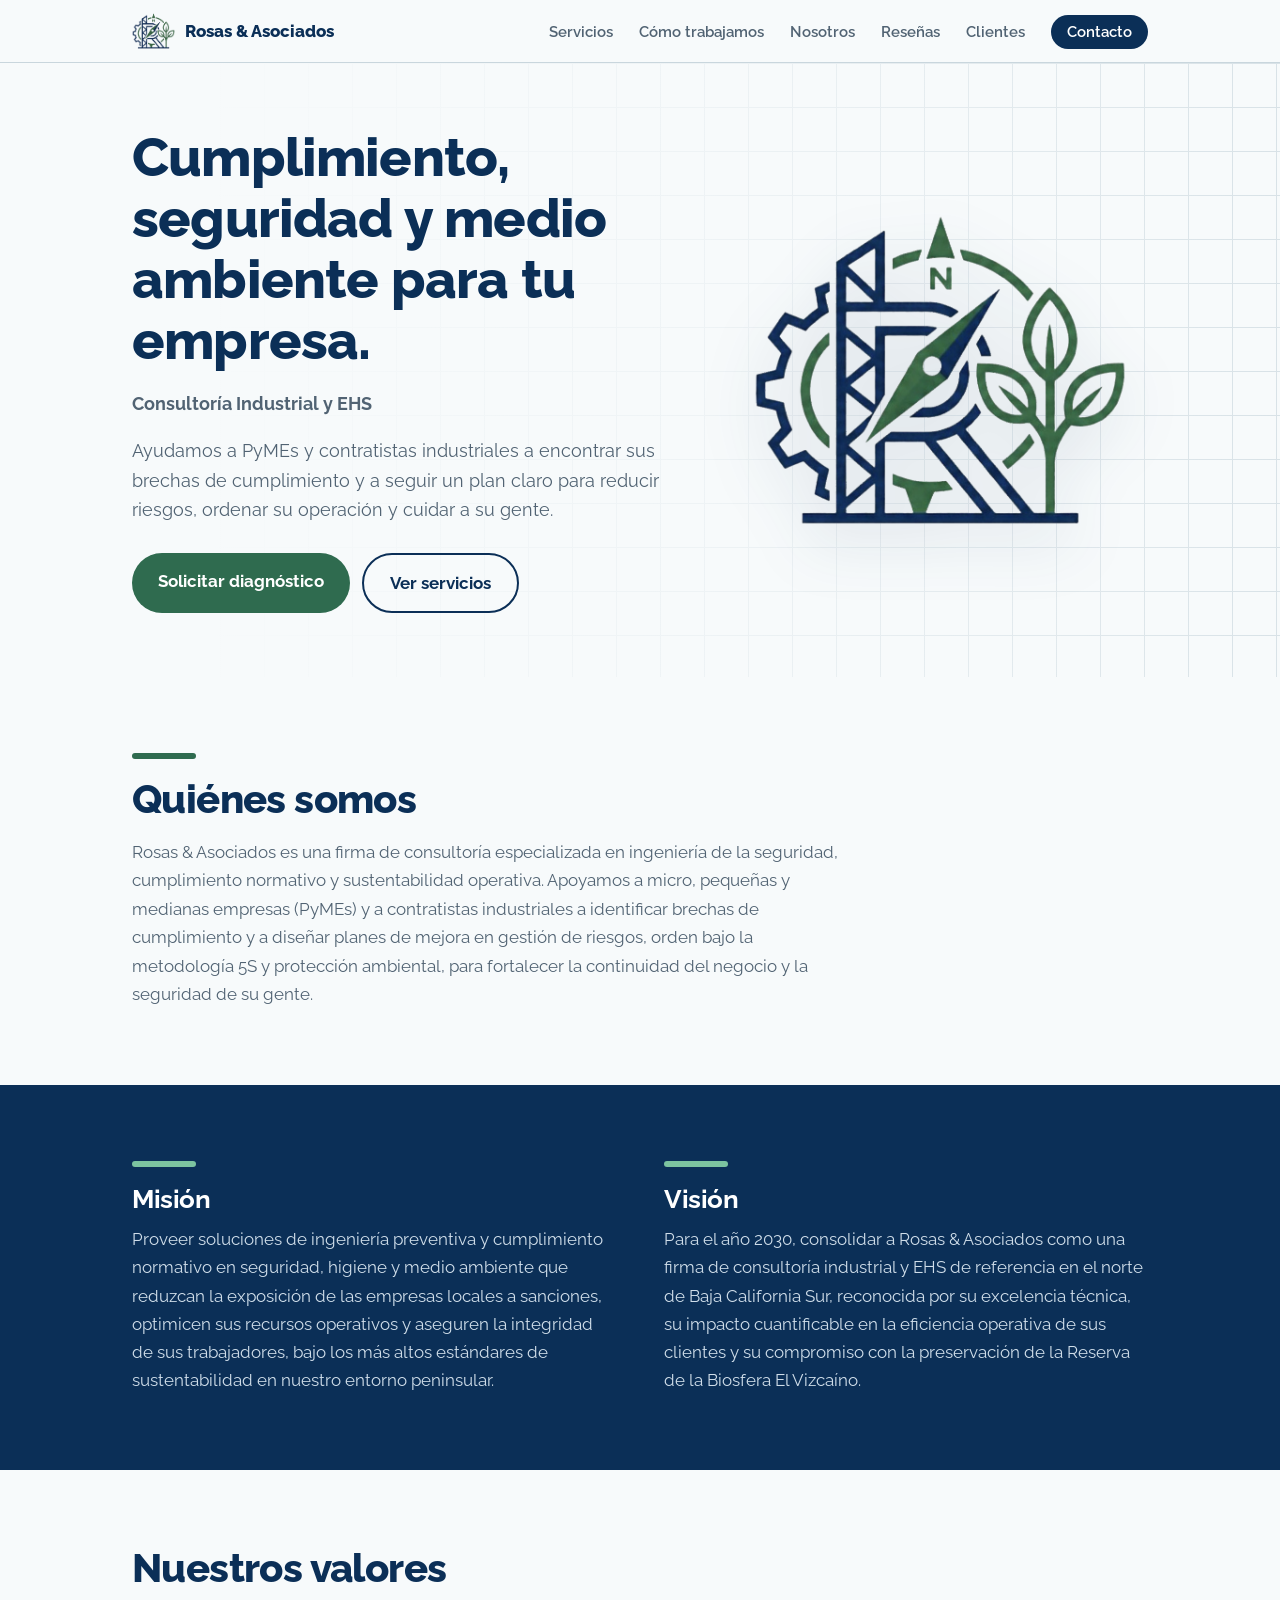
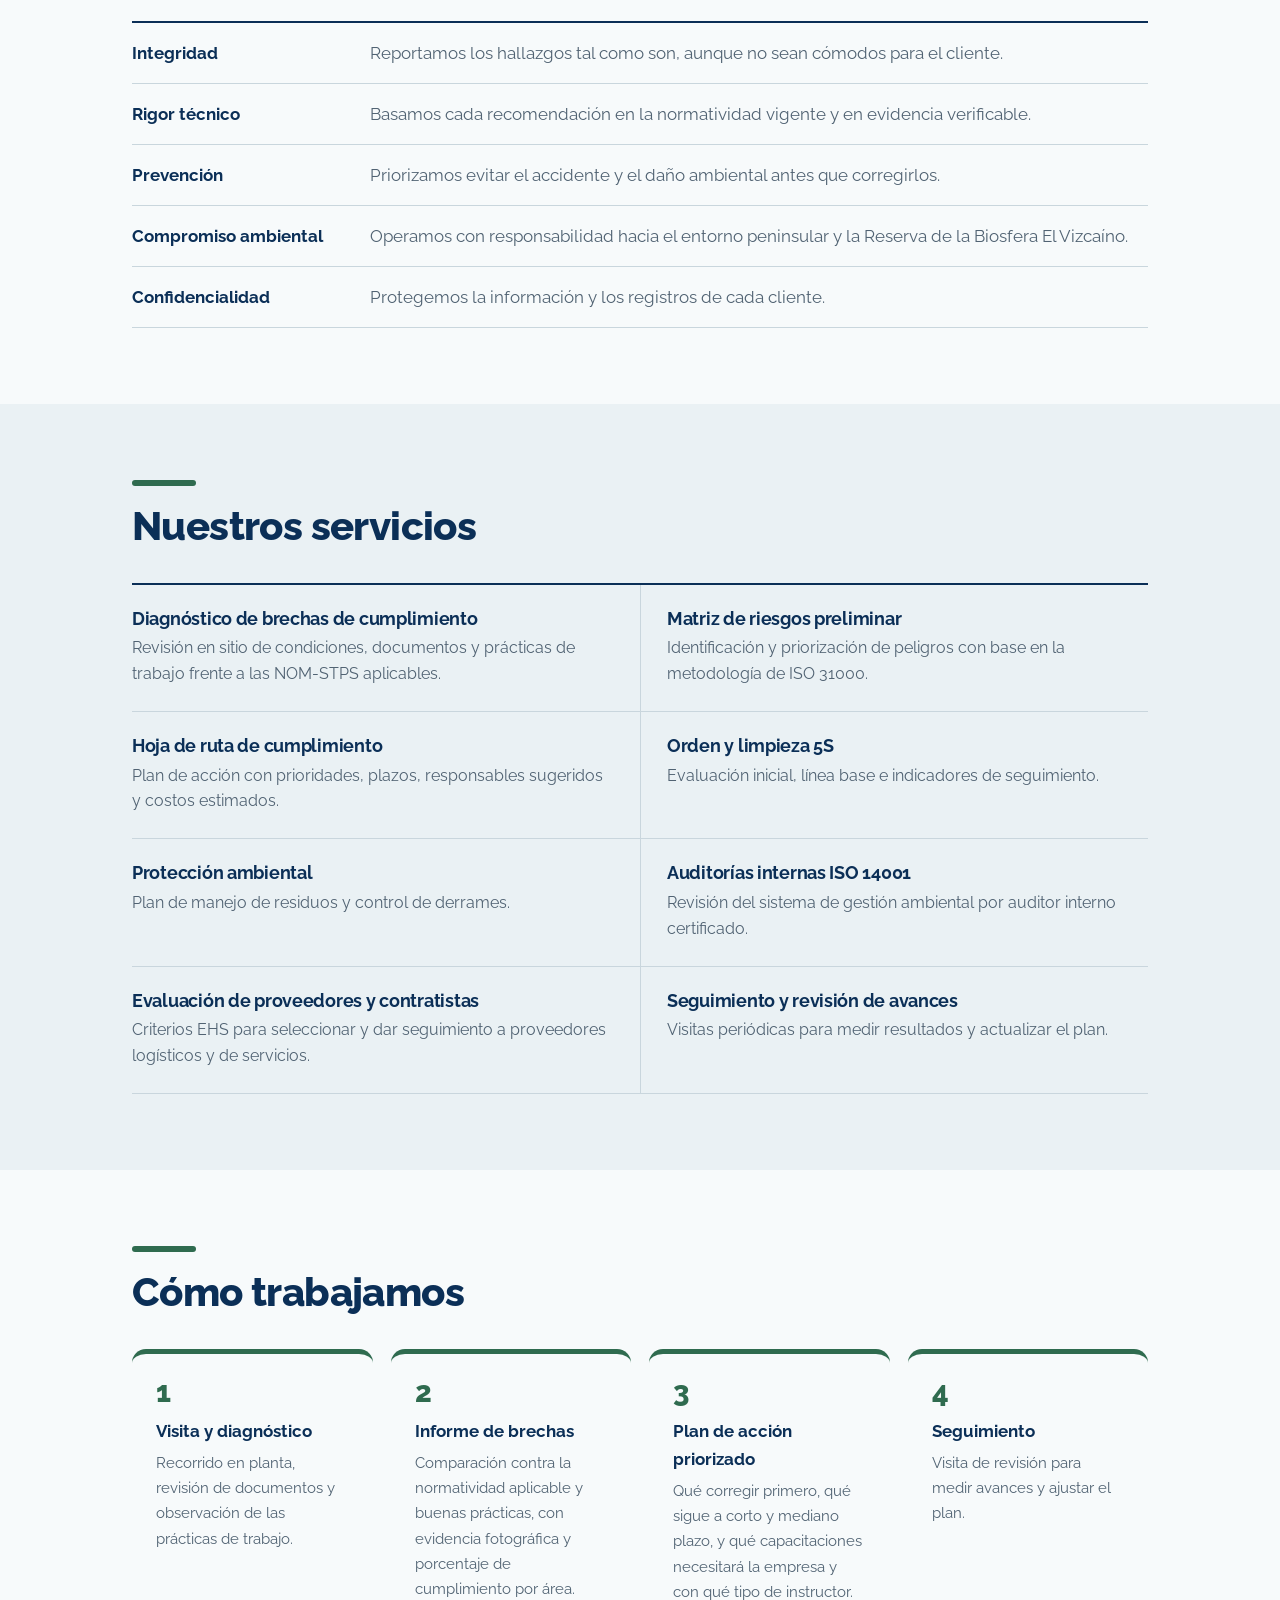
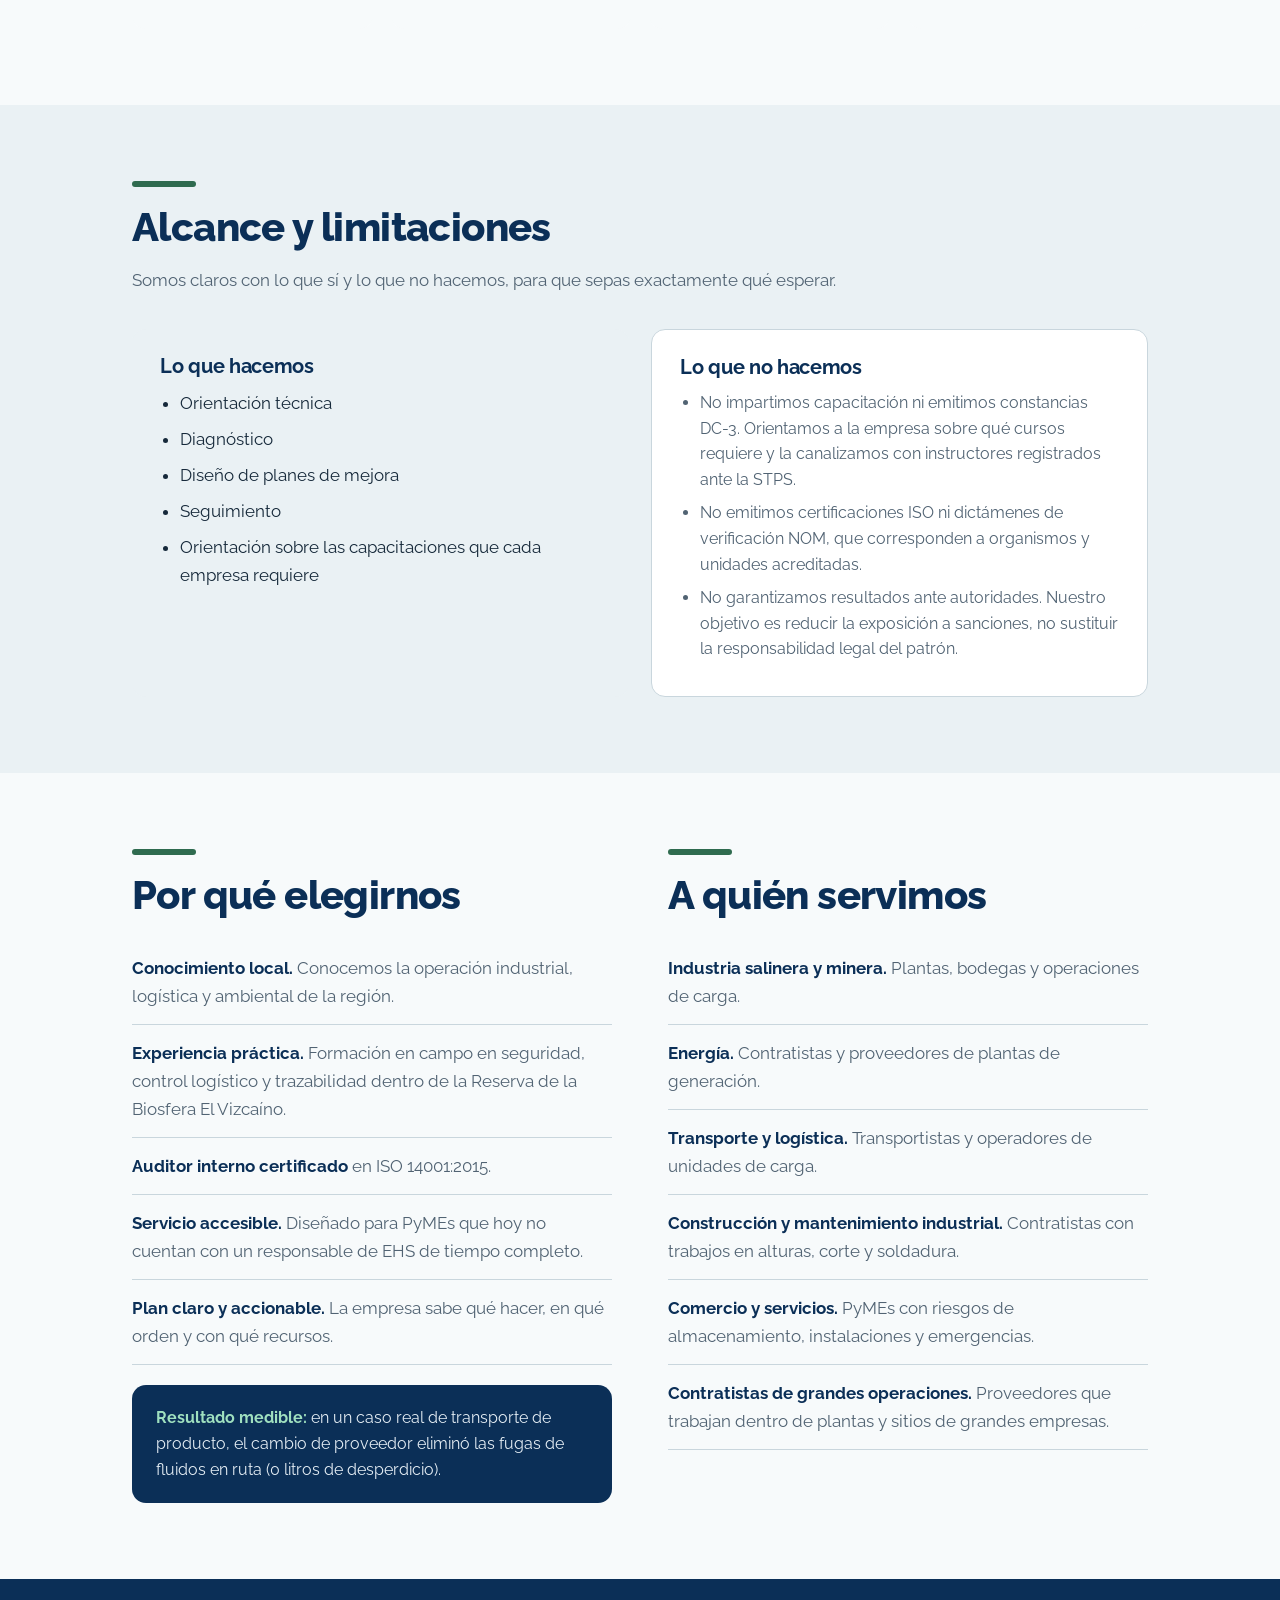
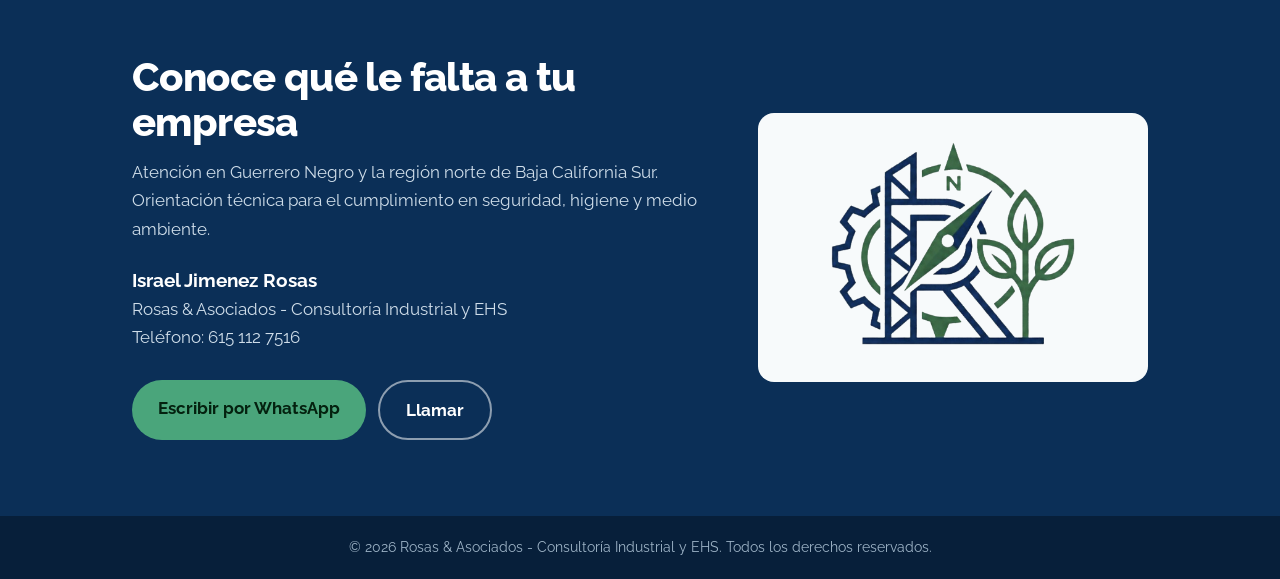
==== commit 444cd22d: "Rename index 3.html to index.html" ====
--- a/index.html
+++ b/index.html
@@ -9,9 +9,137 @@
 <link rel="preconnect" href="https://fonts.googleapis.com">
 <link rel="preconnect" href="https://fonts.gstatic.com" crossorigin>
 <link href="https://fonts.googleapis.com/css2?family=Raleway:wght@400;500;600;700;800&display=swap" rel="stylesheet">
-<link rel="stylesheet" href="estilos.css">
+<style>
+:root{
+  --navy:#0b2f57; --navy-2:#123e70; --green:#2f6b4f; --green-2:#3f7d5e;
+  --paper:#f7fafb; --mist:#eaf1f4; --line:#c9d6dd; --ink:#16293a; --muted:#516373;
+  --f:"Raleway","Trebuchet MS",system-ui,-apple-system,"Segoe UI",sans-serif;
+}
+*{box-sizing:border-box;margin:0}
+html{scroll-behavior:smooth;scroll-padding-top:70px}
+body{font-family:var(--f);color:var(--ink);background:var(--paper);line-height:1.65;font-size:17px}
+a{color:inherit}
+:focus-visible{outline:3px solid var(--green-2);outline-offset:3px;border-radius:4px}
+.wrap{max-width:1060px;margin:0 auto;padding:0 22px}
+h1,h2,h3{color:var(--navy);line-height:1.12;letter-spacing:-.015em}
+
+/* Header */
+header{position:sticky;top:0;z-index:10;background:#f7fafbee;backdrop-filter:blur(8px);border-bottom:1px solid var(--line)}
+.bar{display:flex;align-items:center;justify-content:space-between;height:62px}
+.brand{display:flex;align-items:center;gap:10px;text-decoration:none;font-weight:800;color:var(--navy)}
+.brand img{height:36px;width:auto}
+nav a{margin-left:22px;text-decoration:none;font-weight:600;font-size:.94rem;color:var(--muted)}
+nav a:hover{color:var(--navy)}
+nav a.cta{background:var(--navy);color:#fff;padding:8px 16px;border-radius:999px}
+nav a.cta:hover{background:var(--navy-2)}
+
+/* Hero con fondo de plano técnico */
+.hero{
+  background:
+    linear-gradient(var(--line) 1px,transparent 1px) 0 0/44px 44px,
+    linear-gradient(90deg,var(--line) 1px,transparent 1px) 0 0/44px 44px,
+    var(--paper);
+  background-blend-mode:normal;
+  position:relative;
+}
+.hero::after{content:"";position:absolute;inset:0;background:linear-gradient(90deg,var(--paper) 15%,#f7fafbcc 55%,#f7fafb55);pointer-events:none}
+.hero .wrap{position:relative;z-index:1;display:grid;grid-template-columns:1.15fr .85fr;gap:36px;align-items:center;padding-top:64px;padding-bottom:64px}
+.hero h1{font-size:clamp(2.1rem,5vw,3.4rem);font-weight:800}
+.hero p{margin-top:18px;max-width:34em;color:var(--muted);font-size:1.12rem}
+.sub{margin-top:14px;color:var(--green);font-weight:700;font-size:1.05rem}
+.btns{margin-top:28px;display:flex;flex-wrap:wrap;gap:12px}
+.btn{display:inline-block;padding:14px 26px;border-radius:999px;font-weight:700;text-decoration:none;transition:transform .15s,background .15s}
+.btn.main{background:var(--green);color:#fff}
+.btn.main:hover{background:var(--green-2);transform:translateY(-2px)}
+.btn.ghost{border:2px solid var(--navy);color:var(--navy)}
+.btn.ghost:hover{background:var(--navy);color:#fff}
+.hero .logo{justify-self:center;width:min(100%,380px);filter:drop-shadow(0 18px 30px #0b2f5726);animation:in .9s ease both}
+@keyframes in{from{opacity:0;transform:scale(.96)}}
+
+section{padding:76px 0}
+.kick{width:64px;height:6px;border-radius:6px;background:var(--green);margin-bottom:18px}
+h2.t{font-size:clamp(1.8rem,3.8vw,2.5rem);font-weight:800}
+.lead{margin-top:16px;max-width:42em;color:var(--muted);font-size:1.08rem}
+
+/* Misión / visión */
+.band{background:var(--navy);color:#e4edf4}
+.band h2,.band h3{color:#fff}
+.mv{display:grid;grid-template-columns:1fr 1fr;gap:48px}
+.mv h3{font-size:1.6rem;margin-bottom:12px}
+.mv p{color:#cfdde9}
+.band .kick{background:#7cc4a0}
+
+/* Valores */
+.vals{margin-top:30px;border-top:2px solid var(--navy);list-style:none;padding:0}
+.vals li{padding:16px 0;border-bottom:1px solid var(--line);display:grid;grid-template-columns:220px 1fr;gap:18px}
+.vals b{color:var(--navy)}
+.vals span{color:var(--muted)}
+
+/* Servicios */
+.svcs{margin-top:34px;display:grid;grid-template-columns:1fr 1fr;border-top:2px solid var(--navy)}
+.svc{padding:24px 26px 24px 0;border-bottom:1px solid var(--line)}
+.svc:nth-child(even){padding:24px 0 24px 26px;border-left:1px solid var(--line)}
+.svc h3{font-size:1.15rem;margin-bottom:6px}
+.svc p{color:var(--muted);font-size:.98rem}
+
+/* Cómo trabajamos */
+.alt{background:var(--mist)}
+.steps{margin-top:34px;display:grid;grid-template-columns:repeat(4,1fr);gap:18px;list-style:none;padding:0;counter-reset:s}
+.steps li{counter-increment:s;background:var(--paper);border-radius:14px;padding:24px;border-top:5px solid var(--green)}
+.steps li::before{content:counter(s);display:block;font-weight:800;font-size:1.8rem;color:var(--green);line-height:1;margin-bottom:10px}
+.steps b{display:block;color:var(--navy);margin-bottom:6px}
+.steps span{color:var(--muted);font-size:.96rem;display:block}
+
+/* Alcance */
+.scope{margin-top:34px;display:grid;grid-template-columns:1fr 1fr;gap:22px}
+.box{border-radius:14px;padding:26px 28px}
+.box.yes{background:var(--mist)}
+.box.no{background:#fff;border:1px solid var(--line)}
+.box h3{font-size:1.25rem;margin-bottom:12px}
+.box ul{padding-left:20px;color:var(--ink)}
+.box li{margin:8px 0}
+.box.no li{color:var(--muted);font-size:.97rem}
+
+/* Por qué / a quién */
+.two{display:grid;grid-template-columns:1fr 1fr;gap:56px}
+.plain{margin-top:22px;list-style:none;padding:0}
+.plain li{padding:14px 0;border-bottom:1px solid var(--line);color:var(--muted)}
+.plain b{color:var(--navy)}
+.proof{margin-top:20px;background:var(--navy);color:#e4edf4;border-radius:14px;padding:20px 24px;font-size:.98rem}
+.proof b{color:#9fe0bf}
+
+/* Contacto */
+.contact{background:var(--navy);color:#e4edf4}
+.contact .wrap{display:grid;grid-template-columns:1.2fr .8fr;gap:40px;align-items:center}
+.contact h2{color:#fff}
+.contact p{margin-top:14px;color:#cfdde9}
+.contact .who{margin-top:22px;font-size:1.05rem}
+.contact .who b{color:#fff;font-size:1.2rem;display:block}
+.contact .btn.main{background:#4aa57b;color:#04210f}
+.contact .btn.main:hover{background:#63ba91}
+.contact .btn.ghost{border-color:#ffffff88;color:#fff}
+.contact .btn.ghost:hover{background:#fff;color:var(--navy)}
+.contact .card{background:var(--paper);border-radius:16px;padding:26px;text-align:center}
+.contact .card img{width:min(100%,250px)}
+footer{background:#071f3a;color:#9db3c6;text-align:center;font-size:.88rem;padding:20px}
+
+@media (max-width:860px){
+  .hero .wrap,.mv,.two,.contact .wrap,.scope{grid-template-columns:1fr}
+  .hero::after{background:#f7fafbcc}
+  .hero .logo{order:-1;width:min(70%,260px)}
+  .svcs{grid-template-columns:1fr}
+  .svc:nth-child(even){padding:24px 0;border-left:0}
+  .steps{grid-template-columns:1fr 1fr}
+  .vals li{grid-template-columns:1fr;gap:2px}
+  nav a:not(.cta):not(.pg){display:none}
+  .mv{gap:30px}
+}
+@media (max-width:520px){.steps{grid-template-columns:1fr}.brand span{font-size:.95rem}}
+@media (max-width:520px){.bar{height:auto;flex-wrap:wrap;padding-top:8px;padding-bottom:6px}nav{width:100%;display:flex;justify-content:space-between}nav a{margin-left:0;padding:6px 8px}nav a.cta{padding:6px 14px}}
+@media (prefers-reduced-motion:reduce){html{scroll-behavior:auto}.hero .logo{animation:none}.btn{transition:none}}
+</style>
 </head>
-<body data-page="inicio">
+<body>
 
 <header>
   <div class="wrap bar">
@@ -20,8 +148,8 @@
       <a href="#servicios">Servicios</a>
       <a href="#como">Cómo trabajamos</a>
       <a href="#nosotros">Nosotros</a>
-      <a href="clientes.html">Clientes</a>
-      <a href="resenas.html">Reseñas</a>
+      <a class="pg" href="resenas.html">Reseñas</a>
+      <a class="pg" href="clientes.html">Clientes</a>
       <a class="cta" href="#contacto">Contacto</a>
     </nav>
   </div>
@@ -183,7 +311,6 @@
 </main>
 
 <footer>© <span id="y"></span> Rosas &amp; Asociados - Consultoría Industrial y EHS. Todos los derechos reservados.</footer>
-<script src="datos.js"></script>
-<script src="app.js"></script>
+<script>document.getElementById("y").textContent=new Date().getFullYear()</script>
 </body>
 </html>
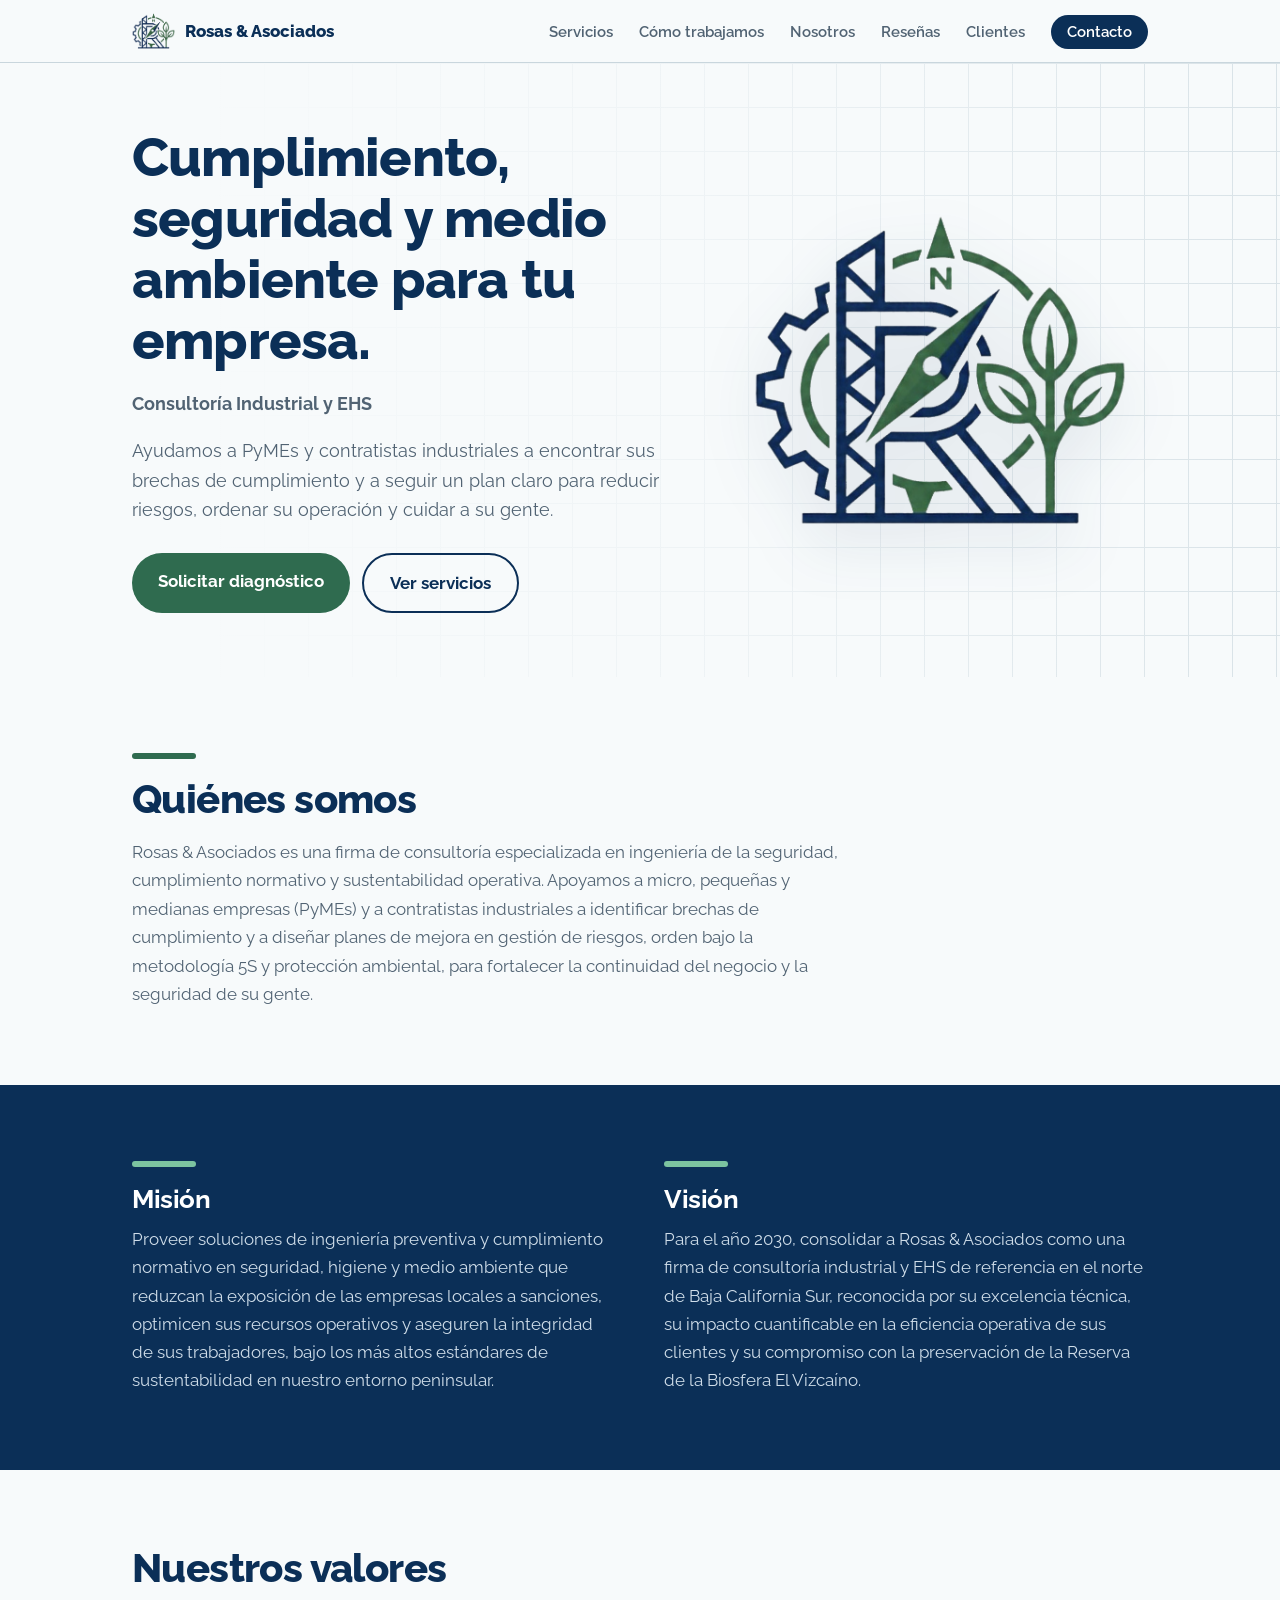
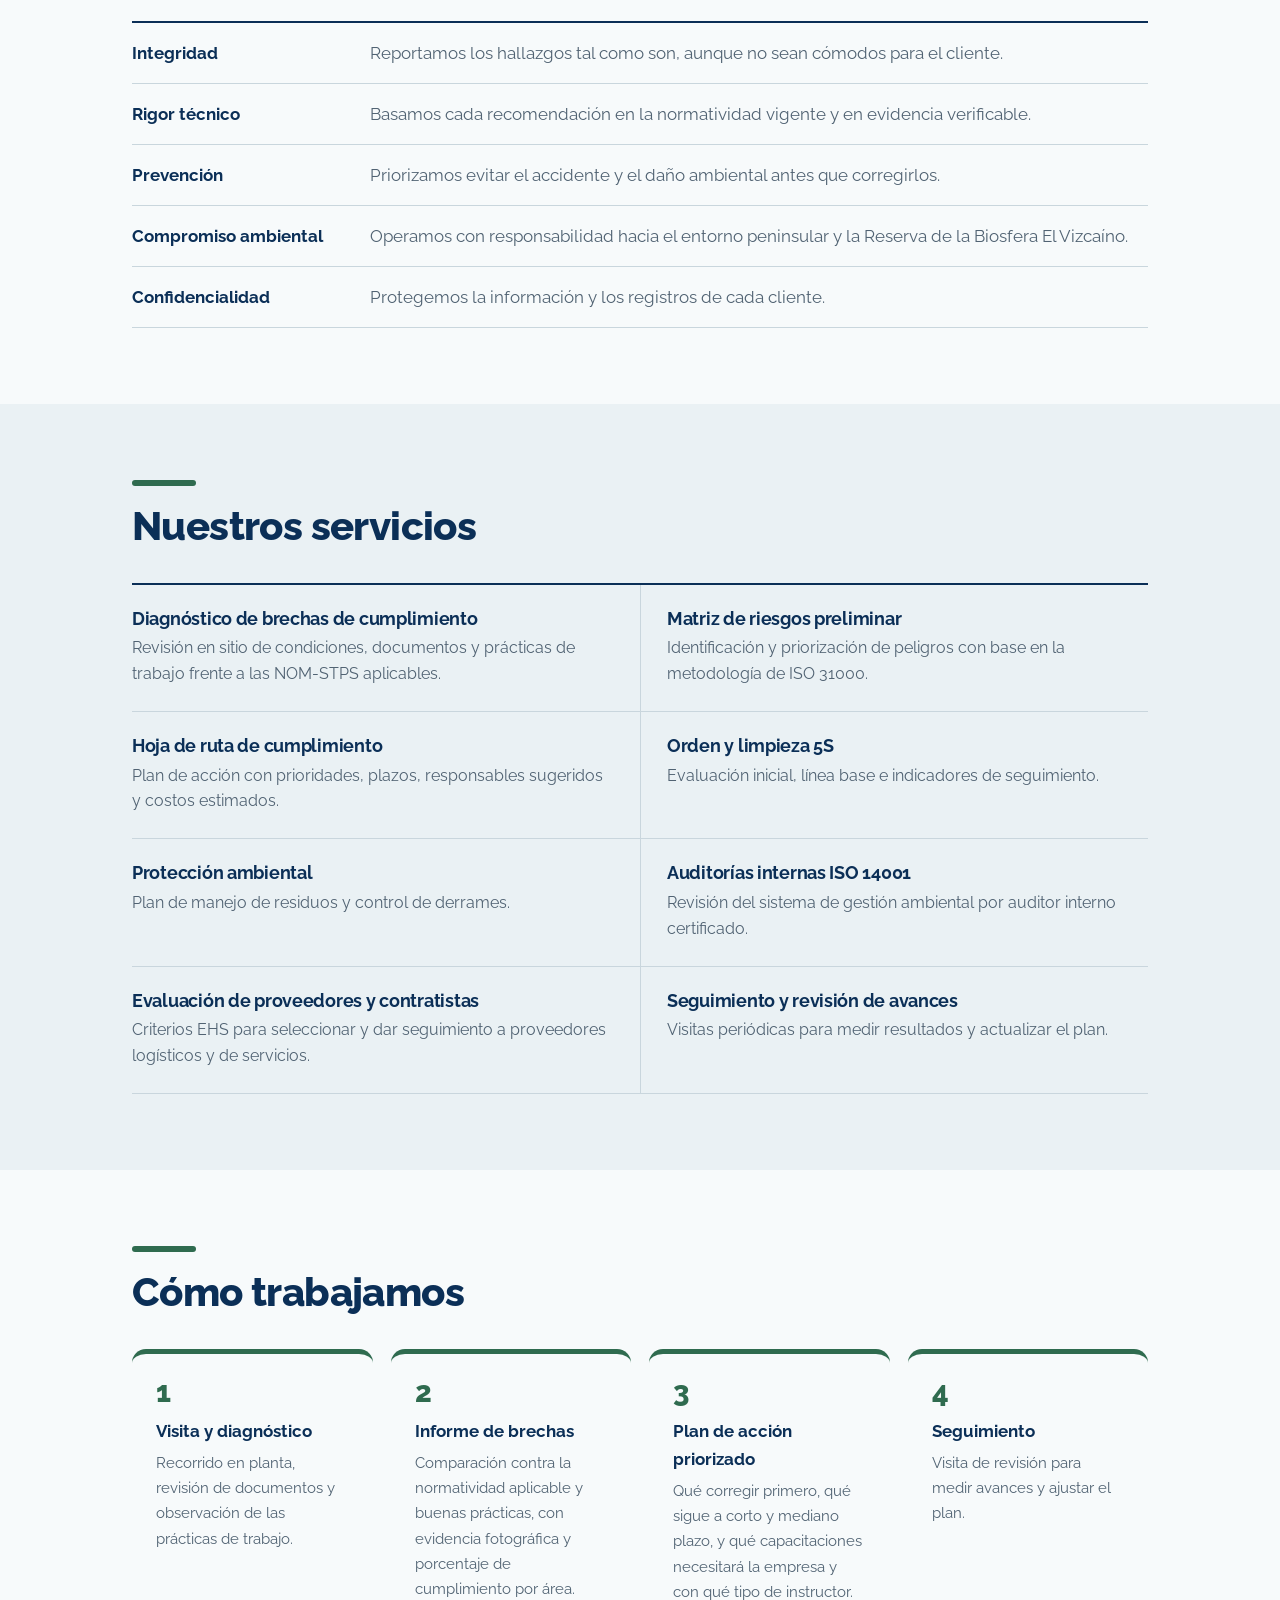
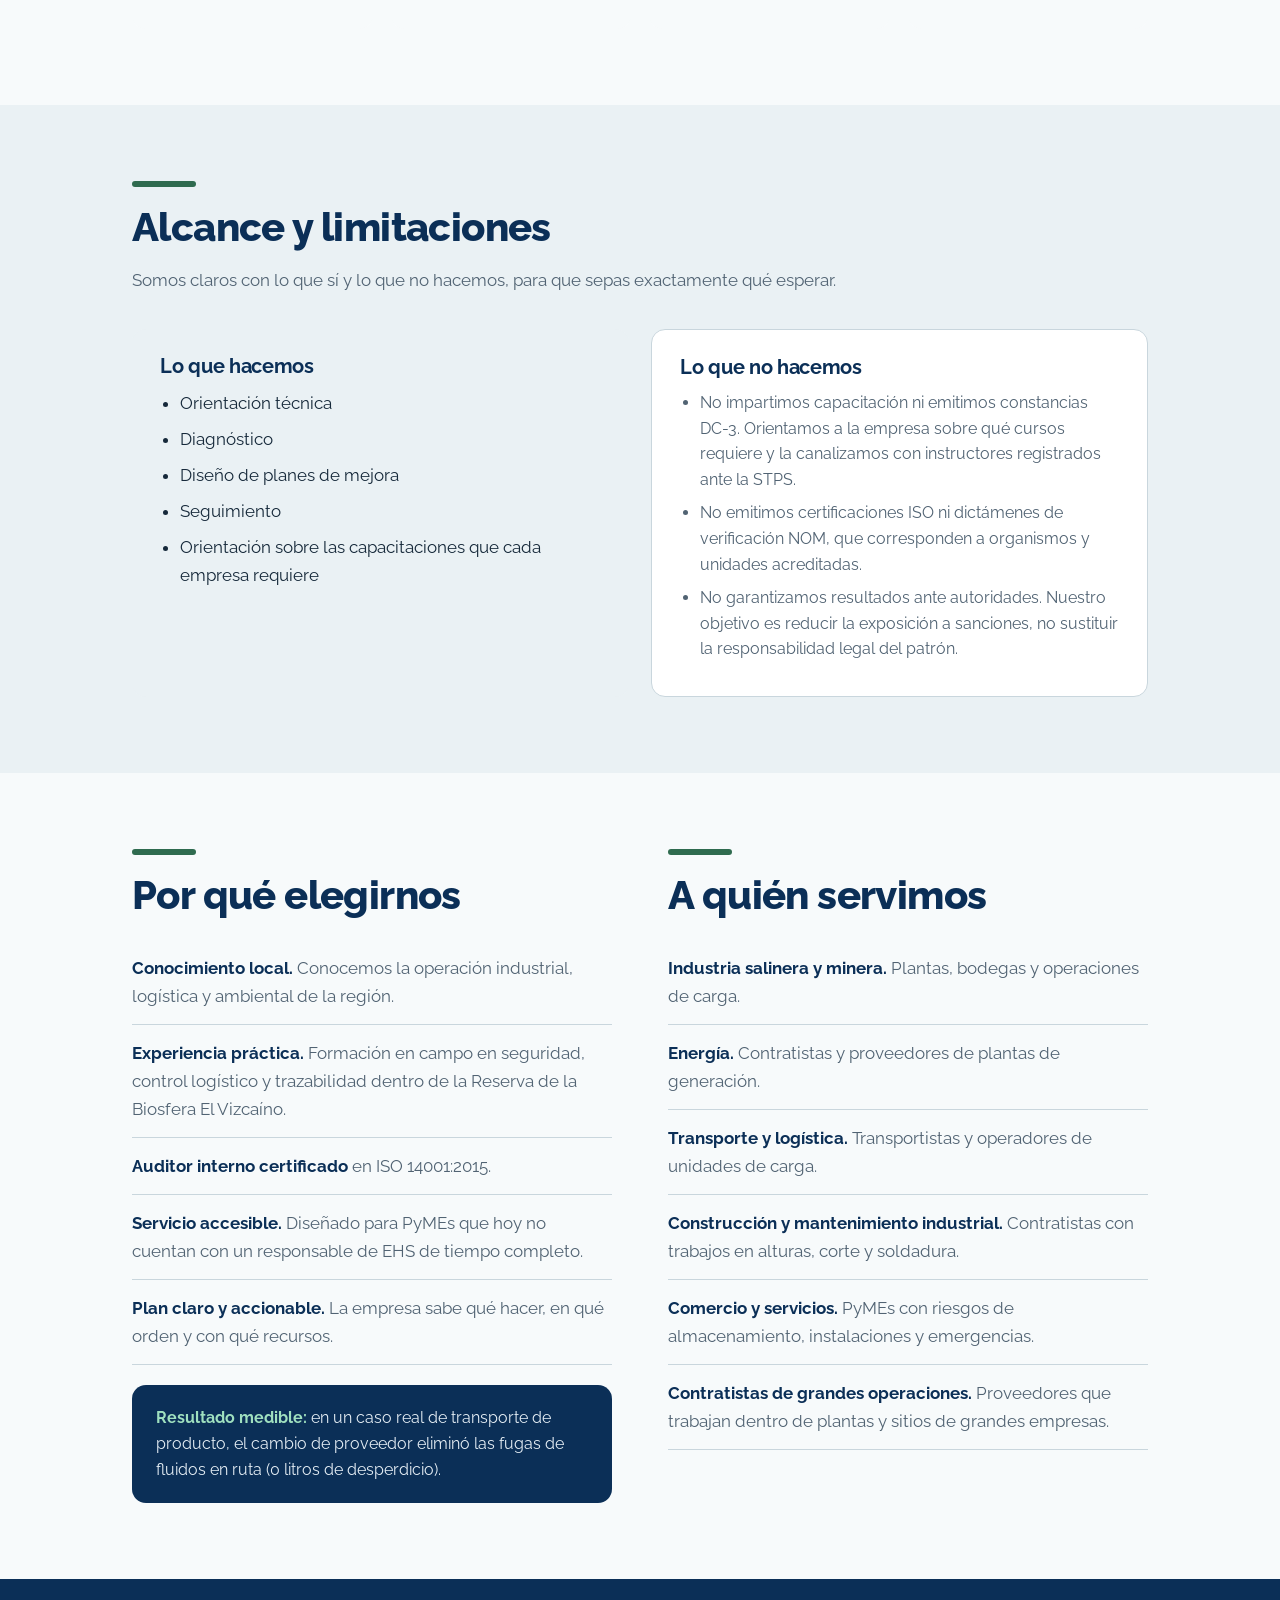
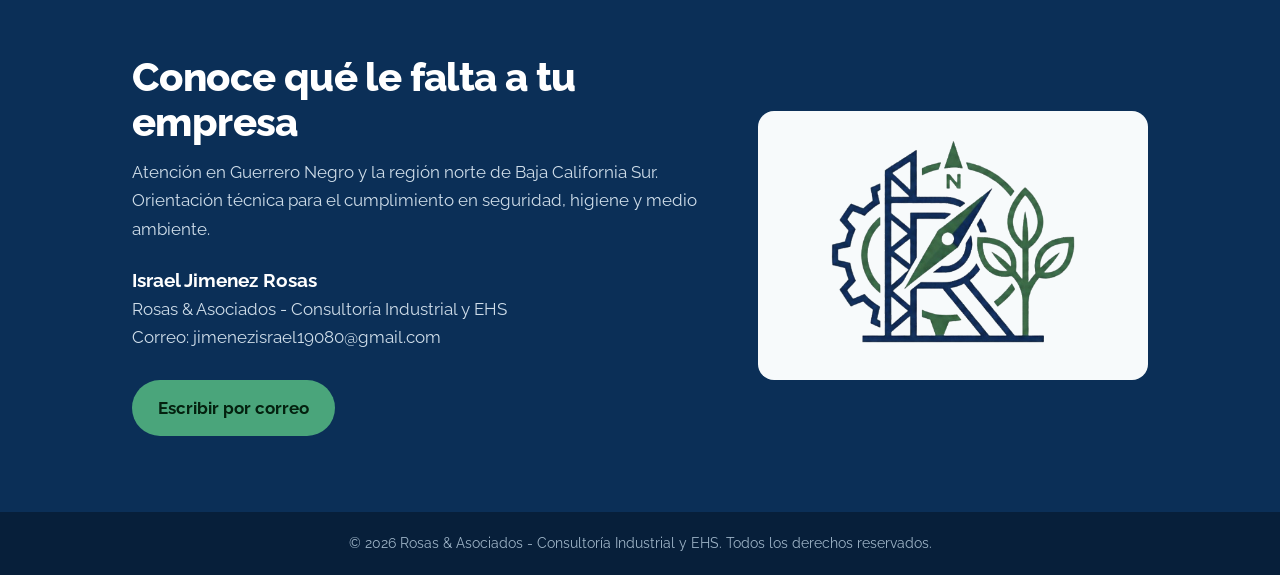
==== commit 7ac4db6b: "Rename index 4.html to index.html" ====
--- a/index.html
+++ b/index.html
@@ -299,10 +299,9 @@
       <div>
         <h2 class="t">Conoce qué le falta a tu empresa</h2>
         <p>Atención en Guerrero Negro y la región norte de Baja California Sur. Orientación técnica para el cumplimiento en seguridad, higiene y medio ambiente.</p>
-        <p class="who"><b>Israel Jimenez Rosas</b>Rosas &amp; Asociados - Consultoría Industrial y EHS<br>Teléfono: 615 112 7516</p>
+        <p class="who"><b>Israel Jimenez Rosas</b>Rosas &amp; Asociados - Consultoría Industrial y EHS<br>Correo: jimenezisrael19080@gmail.com</p>
         <div class="btns">
-          <a class="btn main" href="https://wa.me/526151127516" target="_blank" rel="noopener">Escribir por WhatsApp</a>
-          <a class="btn ghost" href="tel:+526151127516">Llamar</a>
+          <a class="btn main" href="mailto:jimenezisrael19080@gmail.com?subject=Solicitud%20de%20diagn%C3%B3stico">Escribir por correo</a>
         </div>
       </div>
       <div class="card"><img src="logo.png" alt="Logotipo de Rosas &amp; Asociados"></div>
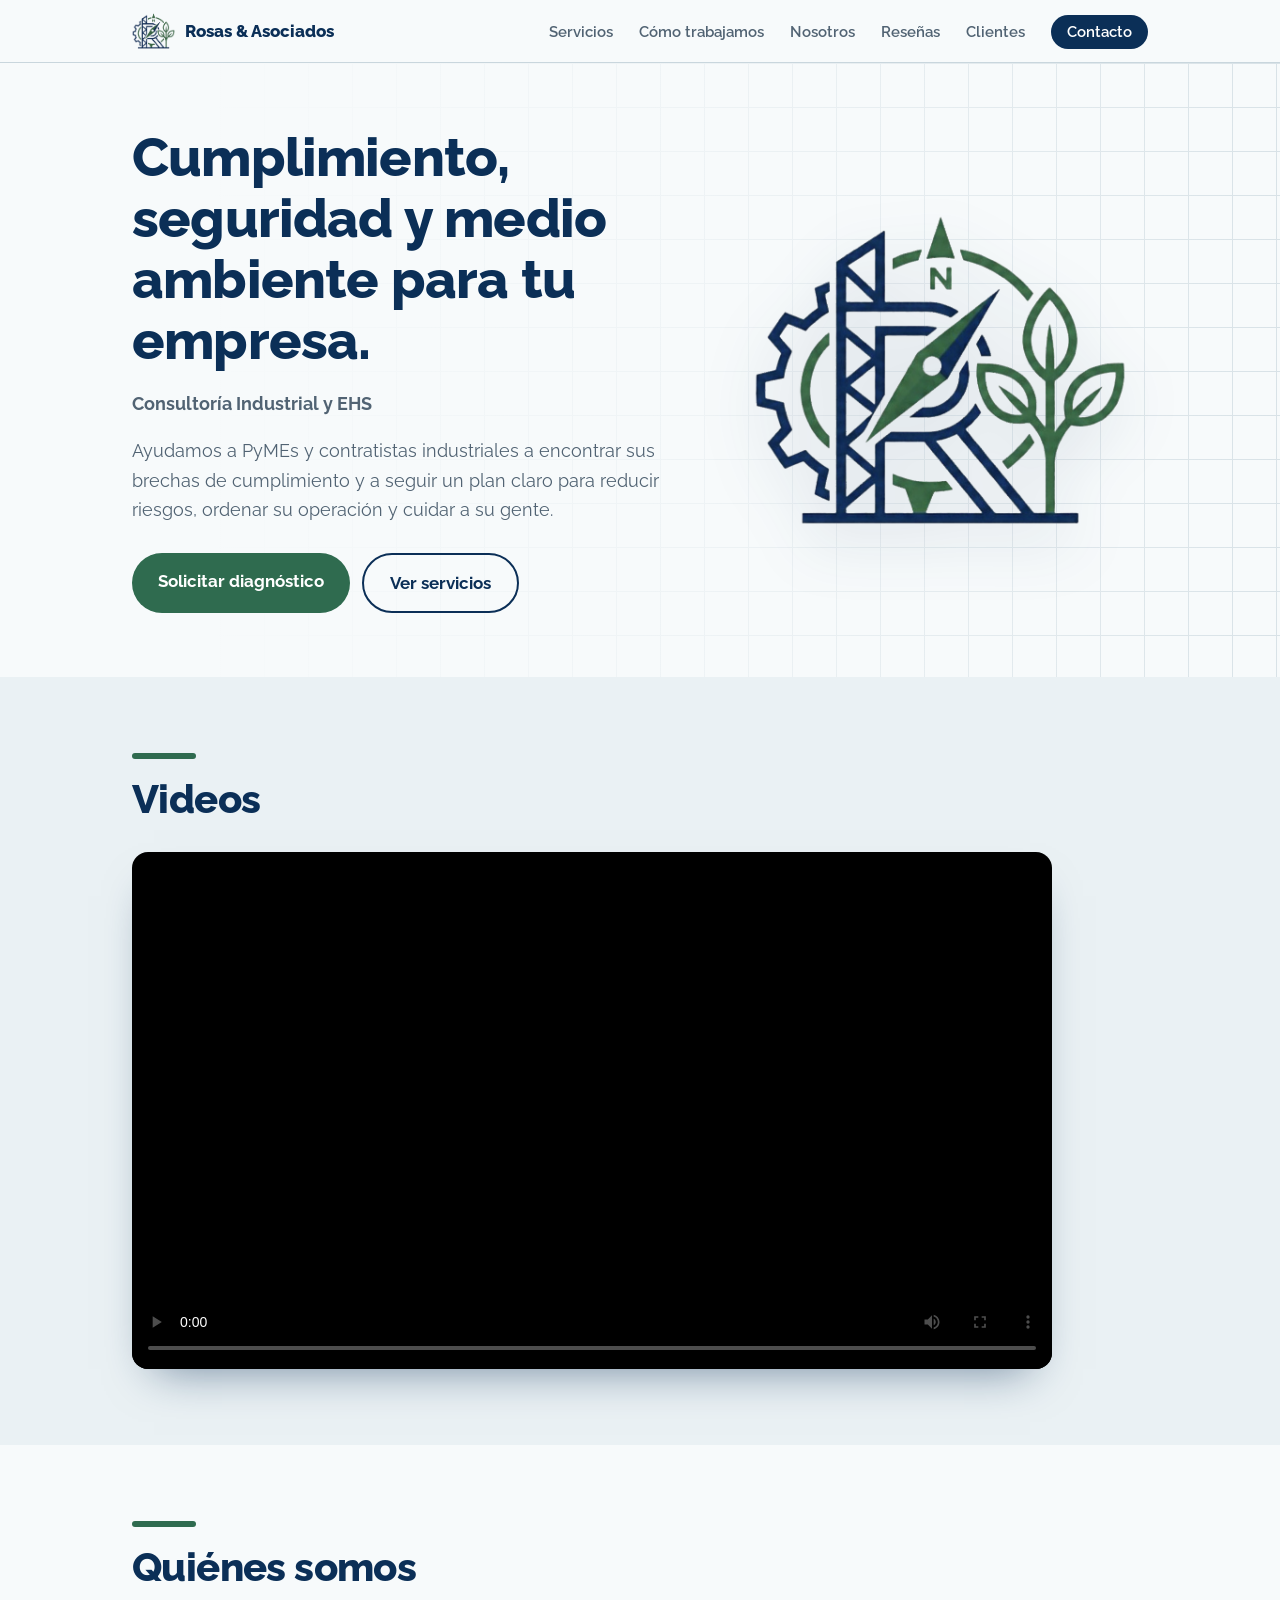
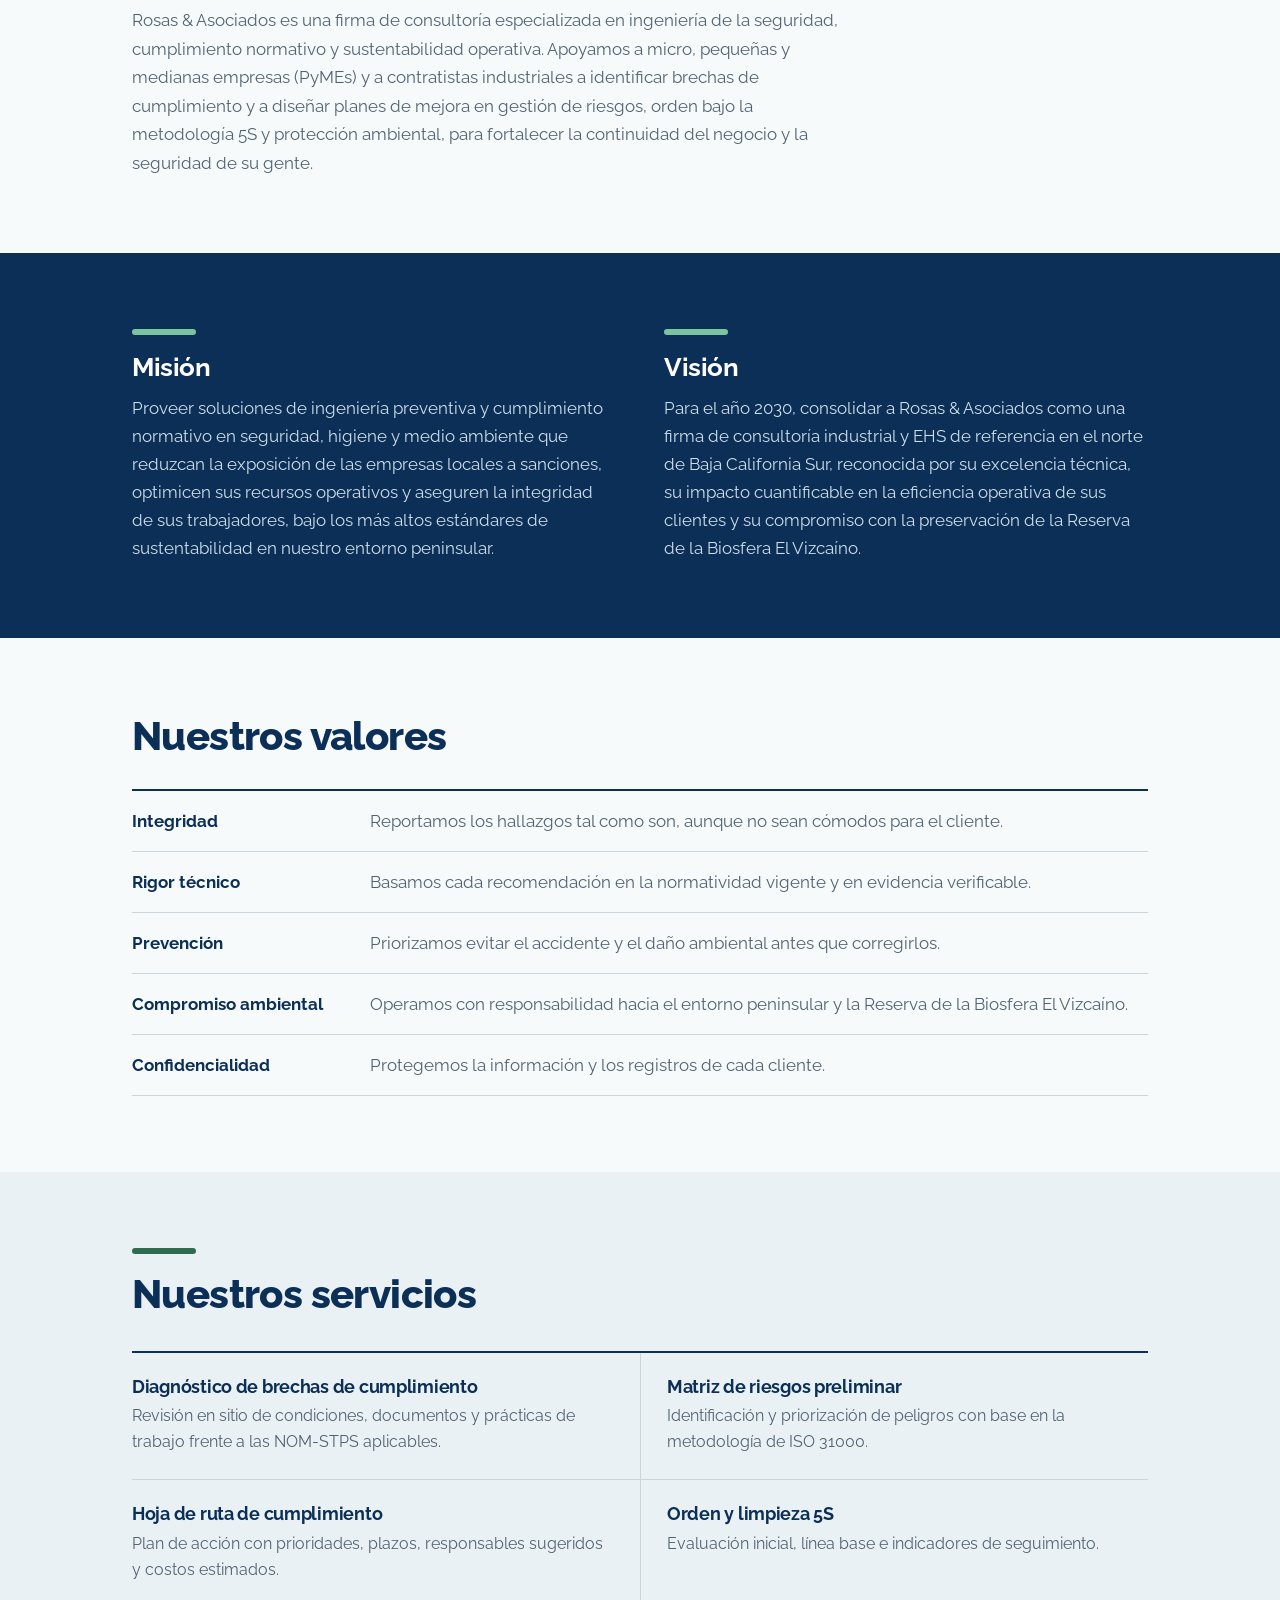
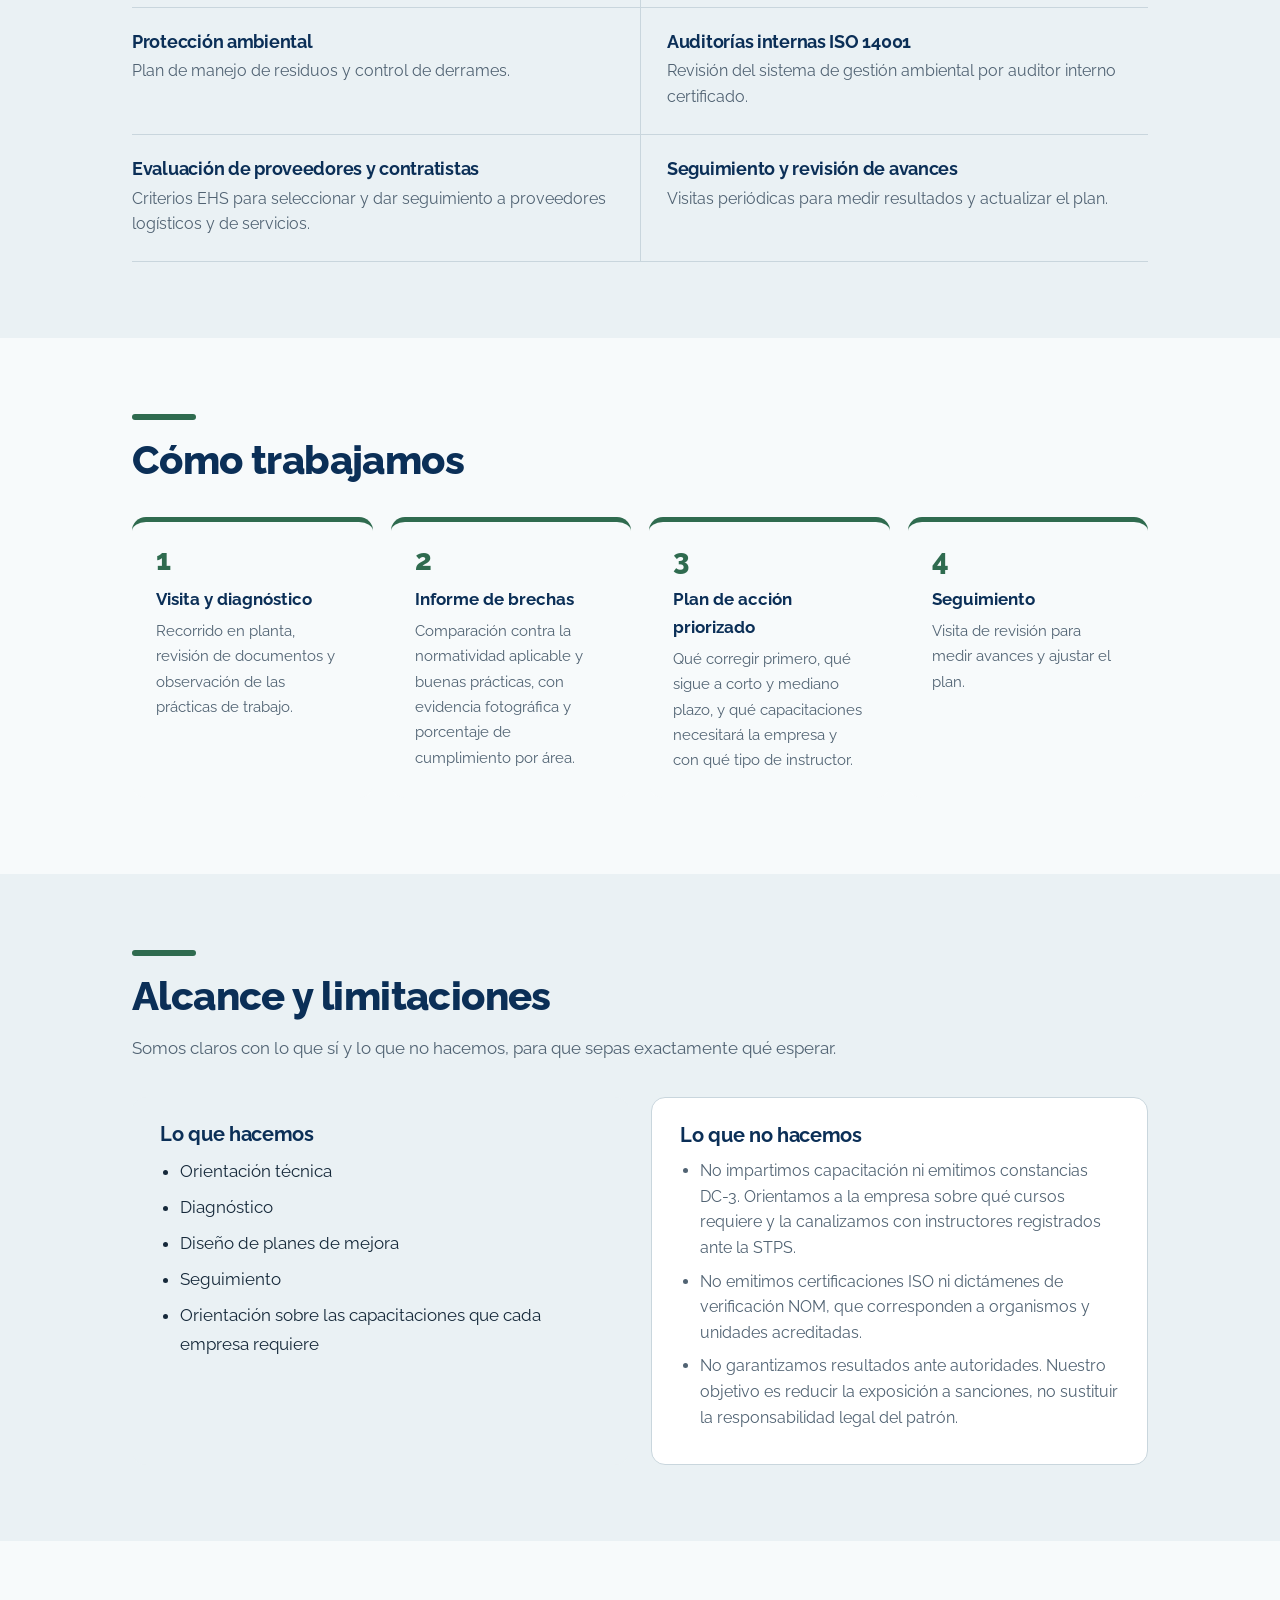
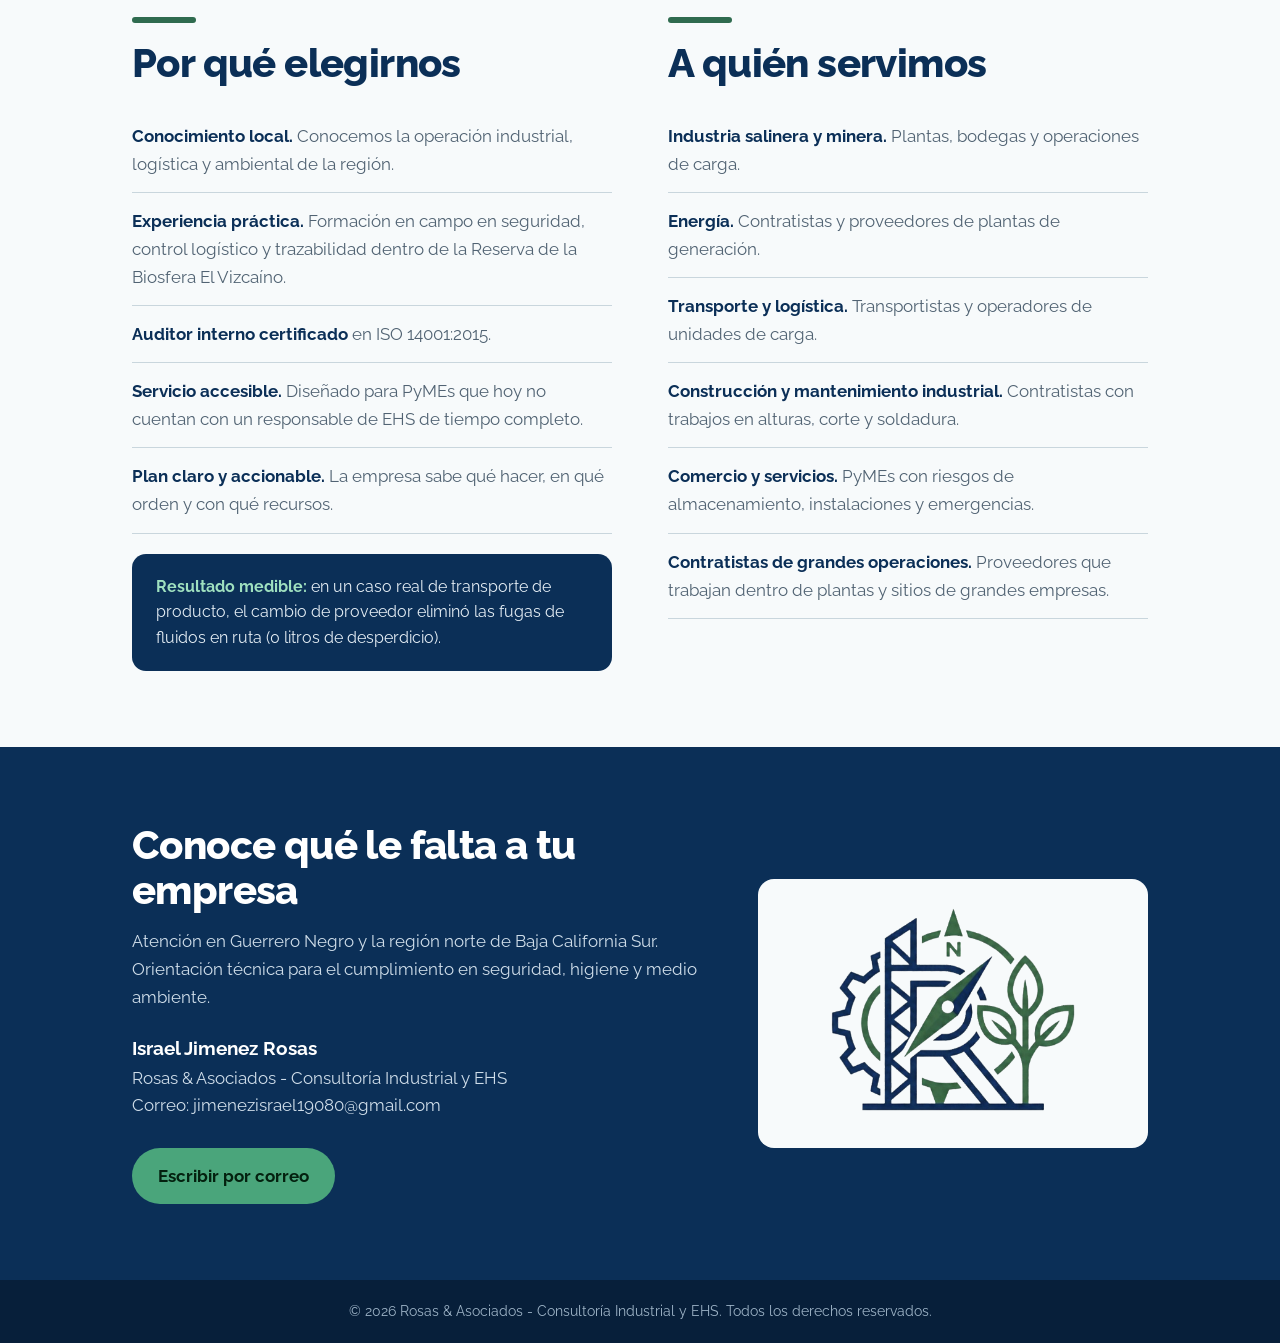
==== commit 0c334d22: "Rename index 5.html to index.html" ====
--- a/index.html
+++ b/index.html
@@ -61,6 +61,11 @@
 h2.t{font-size:clamp(1.8rem,3.8vw,2.5rem);font-weight:800}
 .lead{margin-top:16px;max-width:42em;color:var(--muted);font-size:1.08rem}
 
+/* Videos */
+.video-box{margin-top:30px;max-width:920px}
+.video-box video{display:block;width:100%;aspect-ratio:16/9;background:#000;border-radius:16px;box-shadow:0 22px 44px -22px #0b2f578c}
+.video-box p{margin-top:10px;color:var(--muted);font-size:.95rem}
+
 /* Misión / visión */
 .band{background:var(--navy);color:#e4edf4}
 .band h2,.band h3{color:#fff}
@@ -170,6 +175,19 @@
       <img class="logo" src="logo.png" alt="Logotipo de Rosas &amp; Asociados: una R formada por una torre, un engrane, una brújula y una planta">
     </div>
   </div>
+
+  <section id="videos" class="alt">
+    <div class="wrap">
+      <div class="kick"></div>
+      <h2 class="t">Videos</h2>
+      <div class="video-box">
+        <video controls playsinline preload="metadata" poster="video-portada.jpg" aria-label="Video de Rosas &amp; Asociados">
+          <source src="video.mp4" type="video/mp4">
+          <p>Tu navegador no puede reproducir el video. <a href="video.mp4">Descárgalo aquí</a>.</p>
+        </video>
+      </div>
+    </div>
+  </section>
 
   <section id="nosotros">
     <div class="wrap">
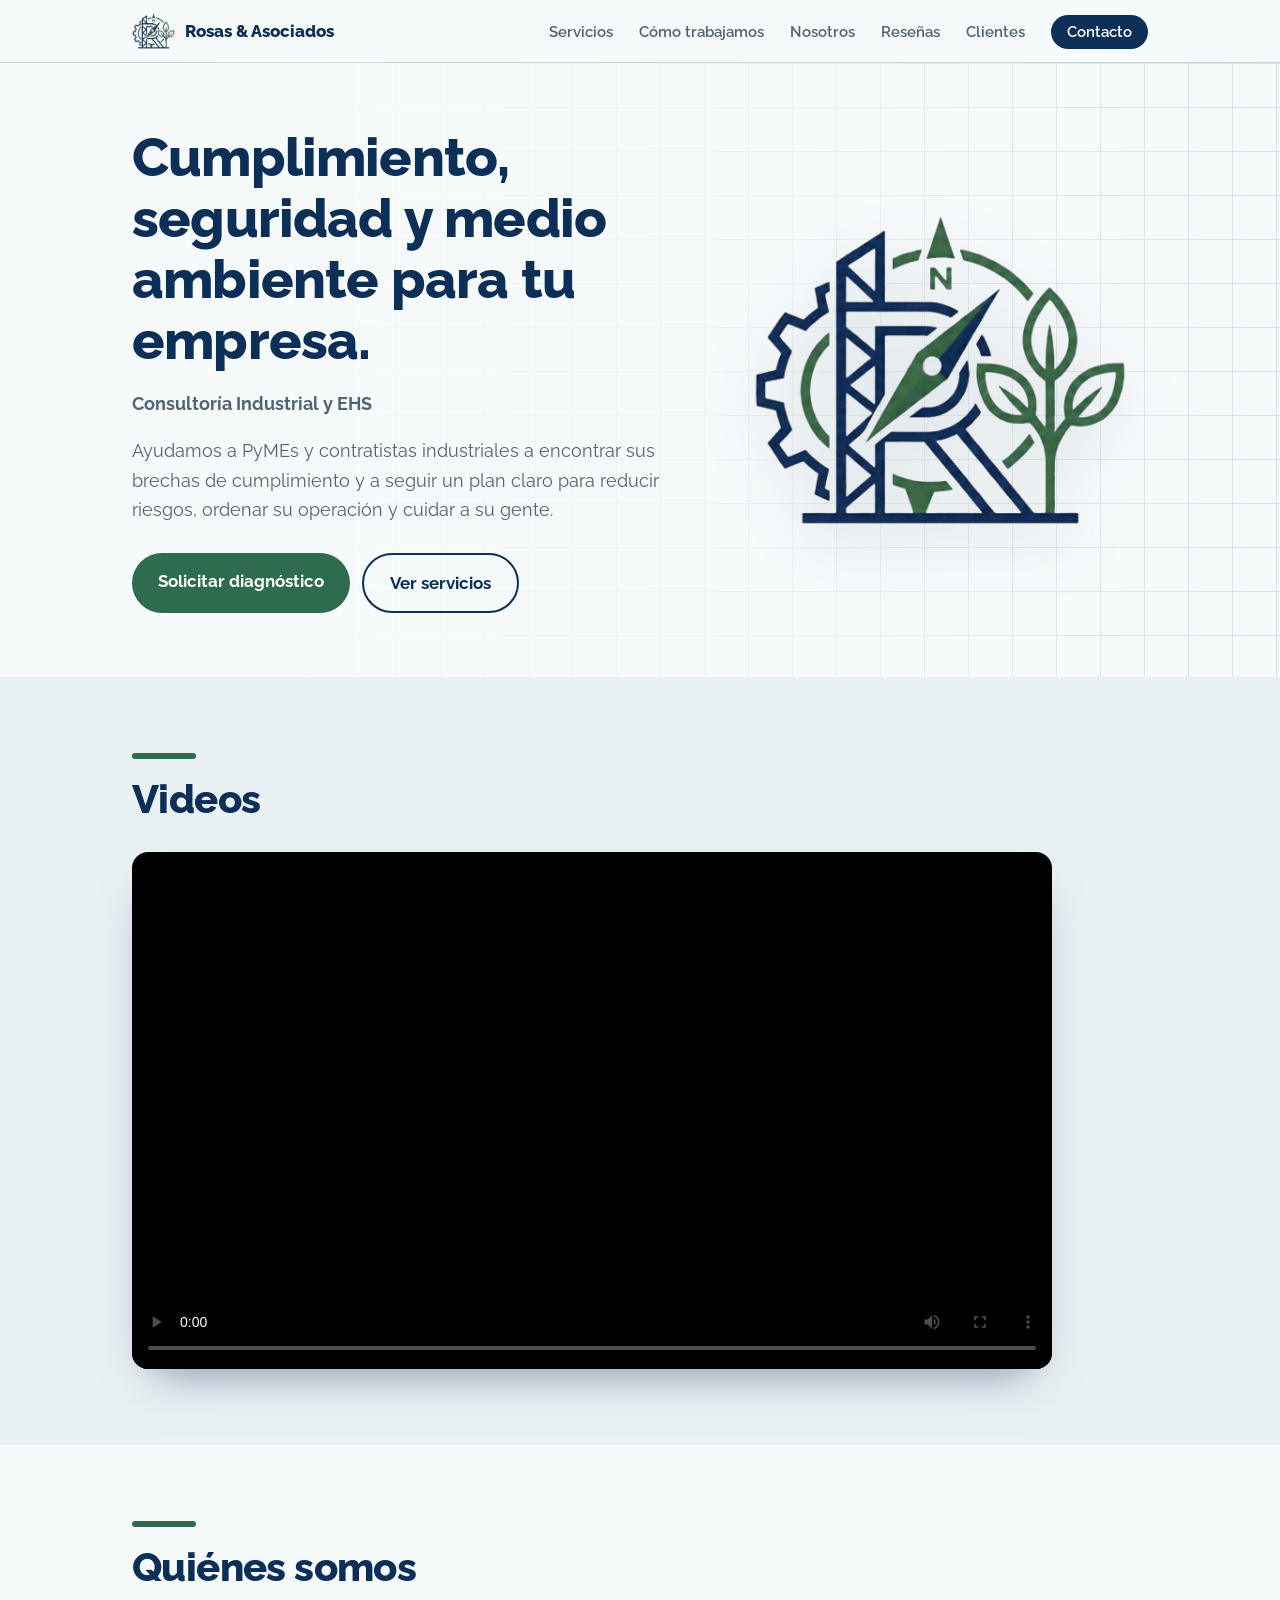
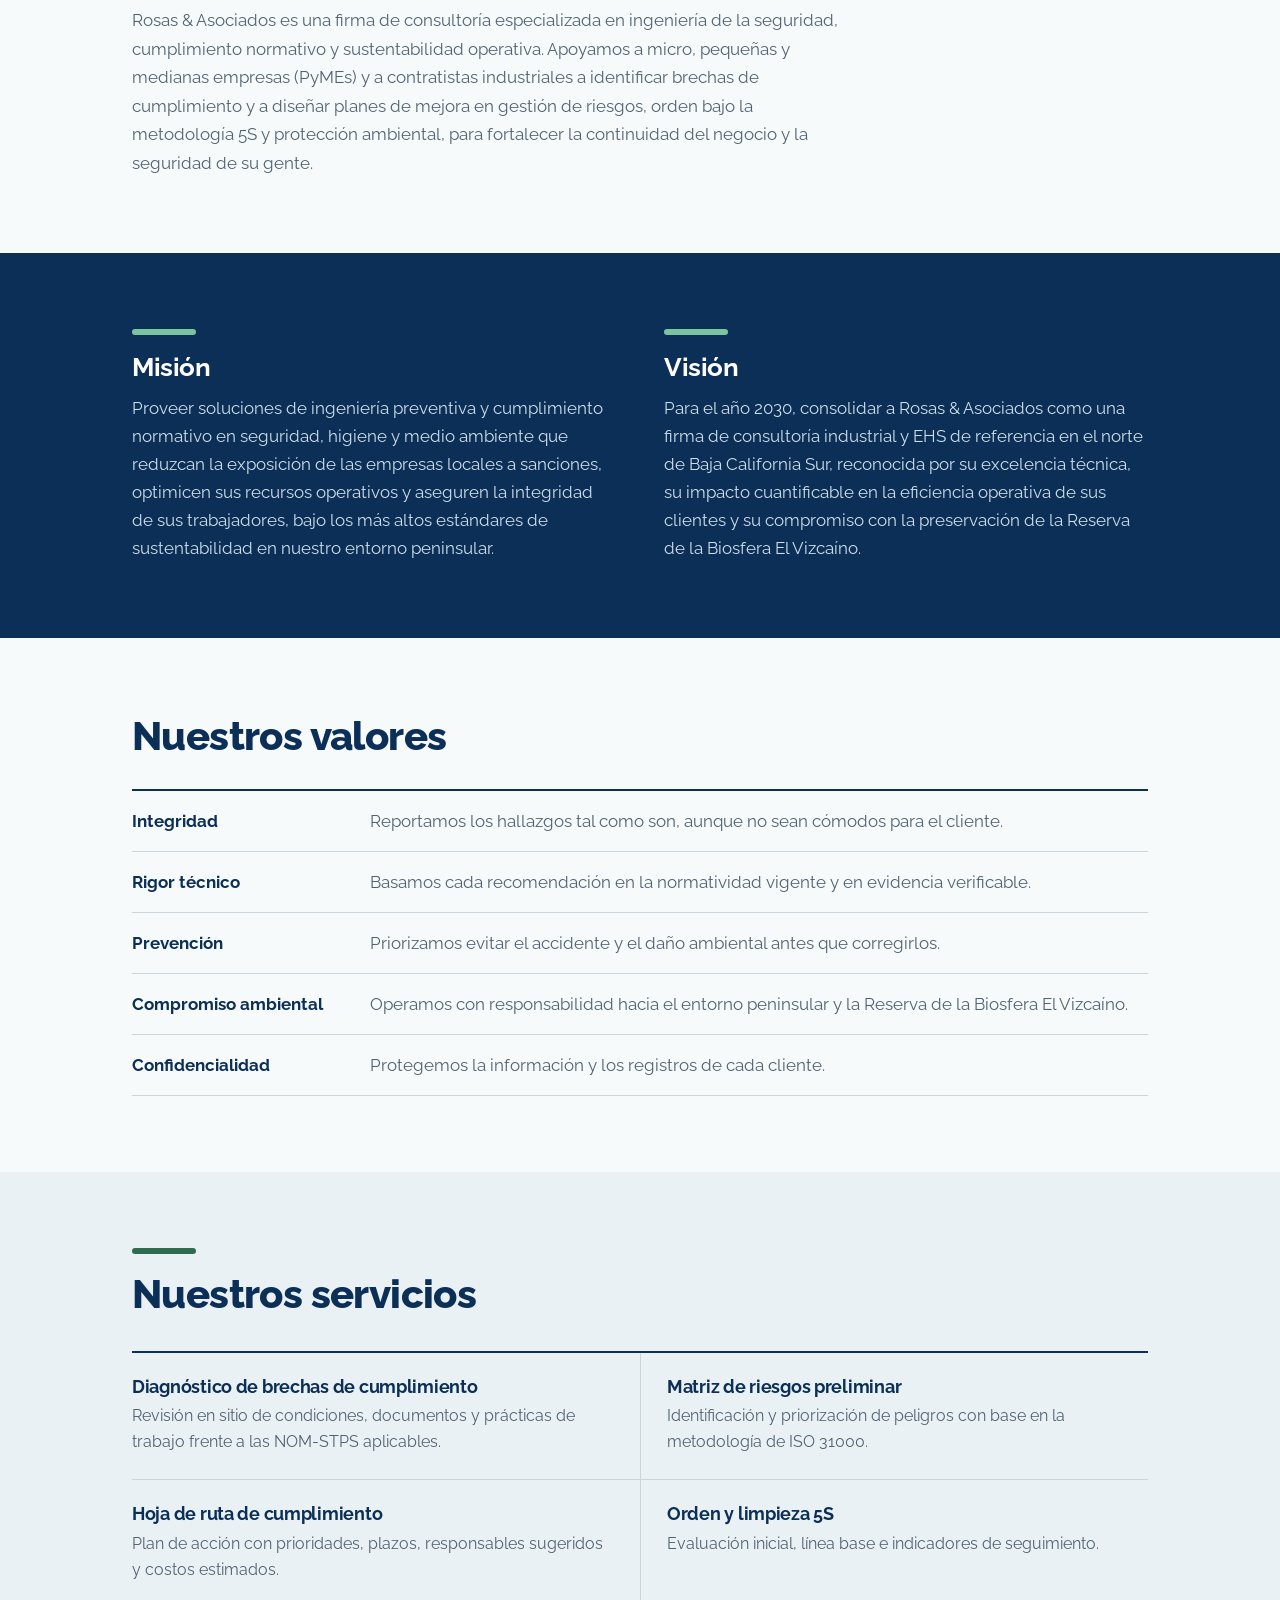
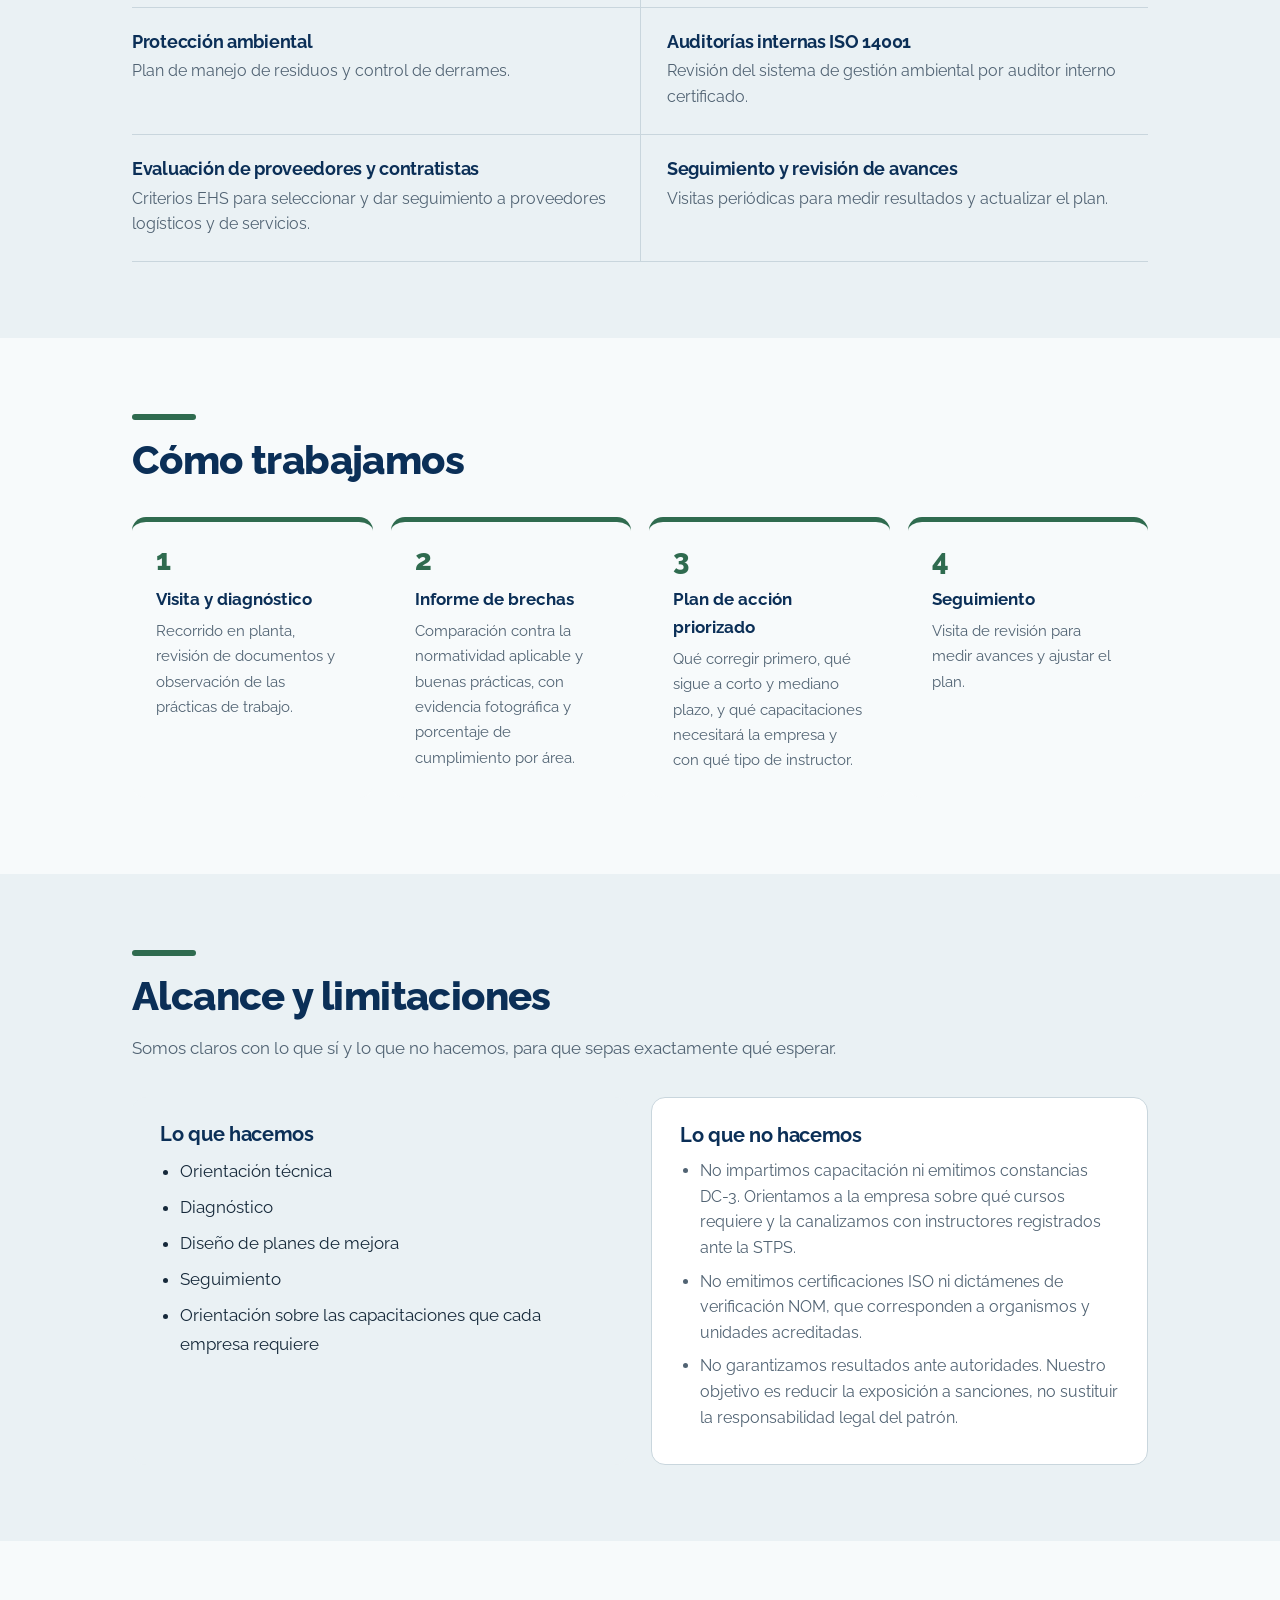
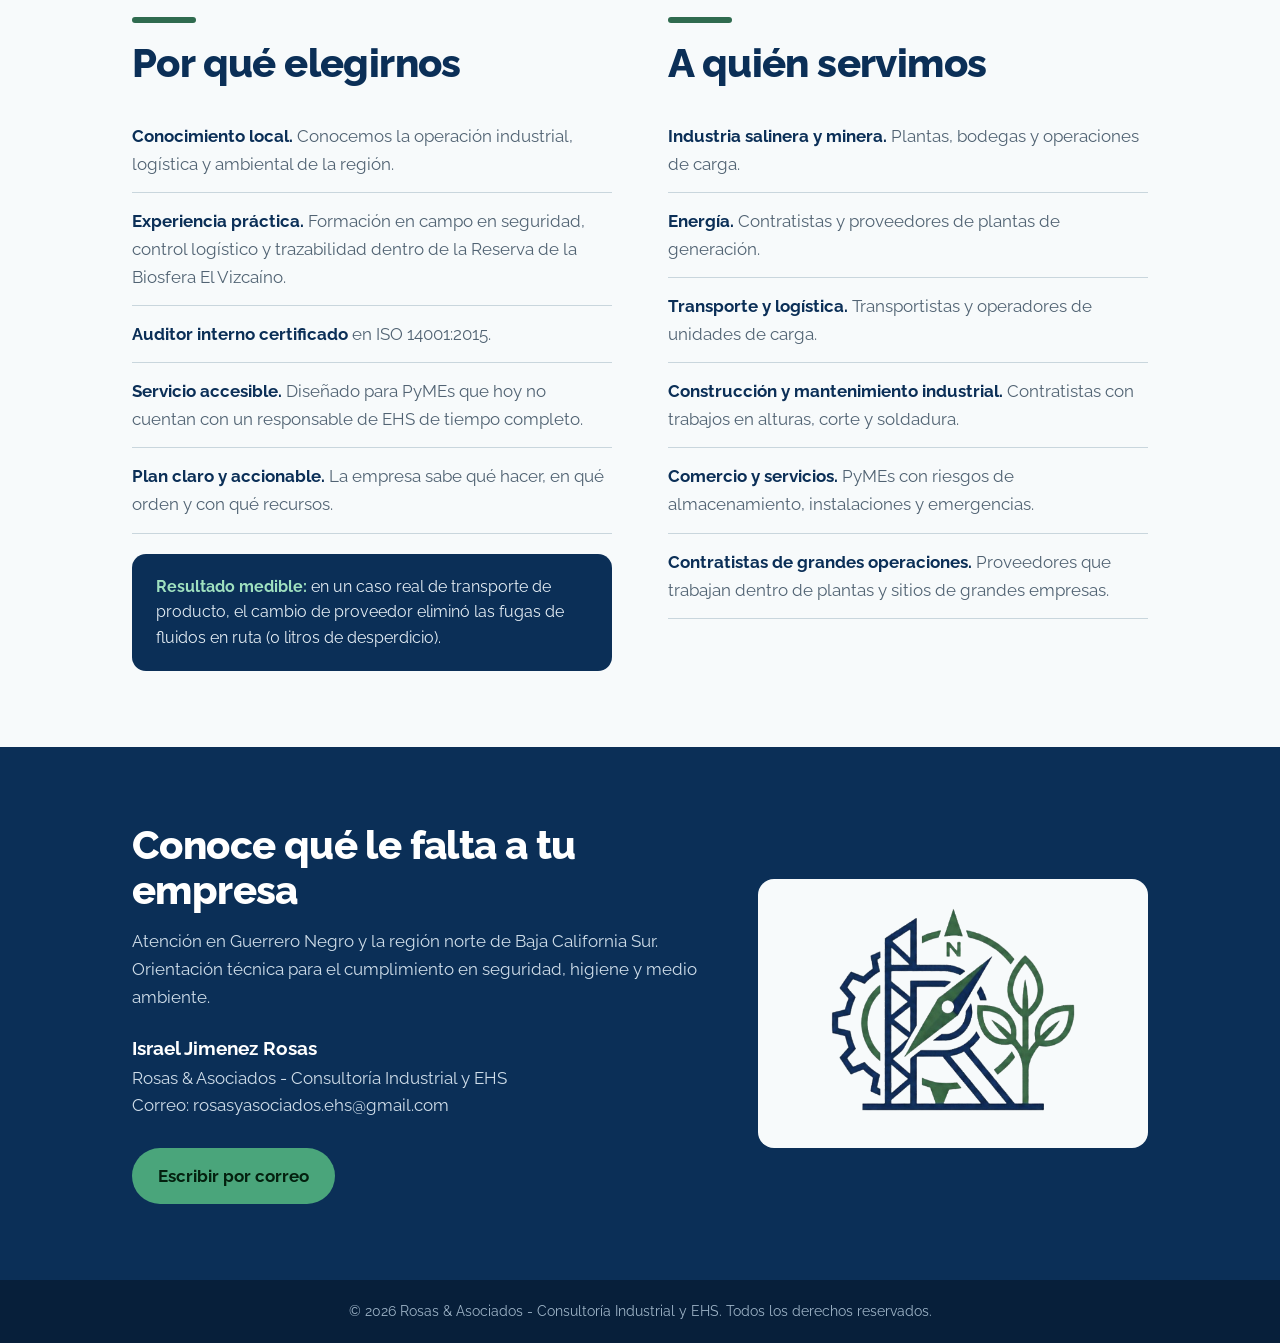
==== commit d839f62e: "Add files via upload" ====
--- a/index.html
+++ b/index.html
@@ -317,9 +317,9 @@
       <div>
         <h2 class="t">Conoce qué le falta a tu empresa</h2>
         <p>Atención en Guerrero Negro y la región norte de Baja California Sur. Orientación técnica para el cumplimiento en seguridad, higiene y medio ambiente.</p>
-        <p class="who"><b>Israel Jimenez Rosas</b>Rosas &amp; Asociados - Consultoría Industrial y EHS<br>Correo: jimenezisrael19080@gmail.com</p>
+        <p class="who"><b>Israel Jimenez Rosas</b>Rosas &amp; Asociados - Consultoría Industrial y EHS<br>Correo: rosasyasociados.ehs@gmail.com</p>
         <div class="btns">
-          <a class="btn main" href="mailto:jimenezisrael19080@gmail.com?subject=Solicitud%20de%20diagn%C3%B3stico">Escribir por correo</a>
+          <a class="btn main" href="mailto:rosasyasociados.ehs@gmail.com?subject=Solicitud%20de%20diagn%C3%B3stico">Escribir por correo</a>
         </div>
       </div>
       <div class="card"><img src="logo.png" alt="Logotipo de Rosas &amp; Asociados"></div>
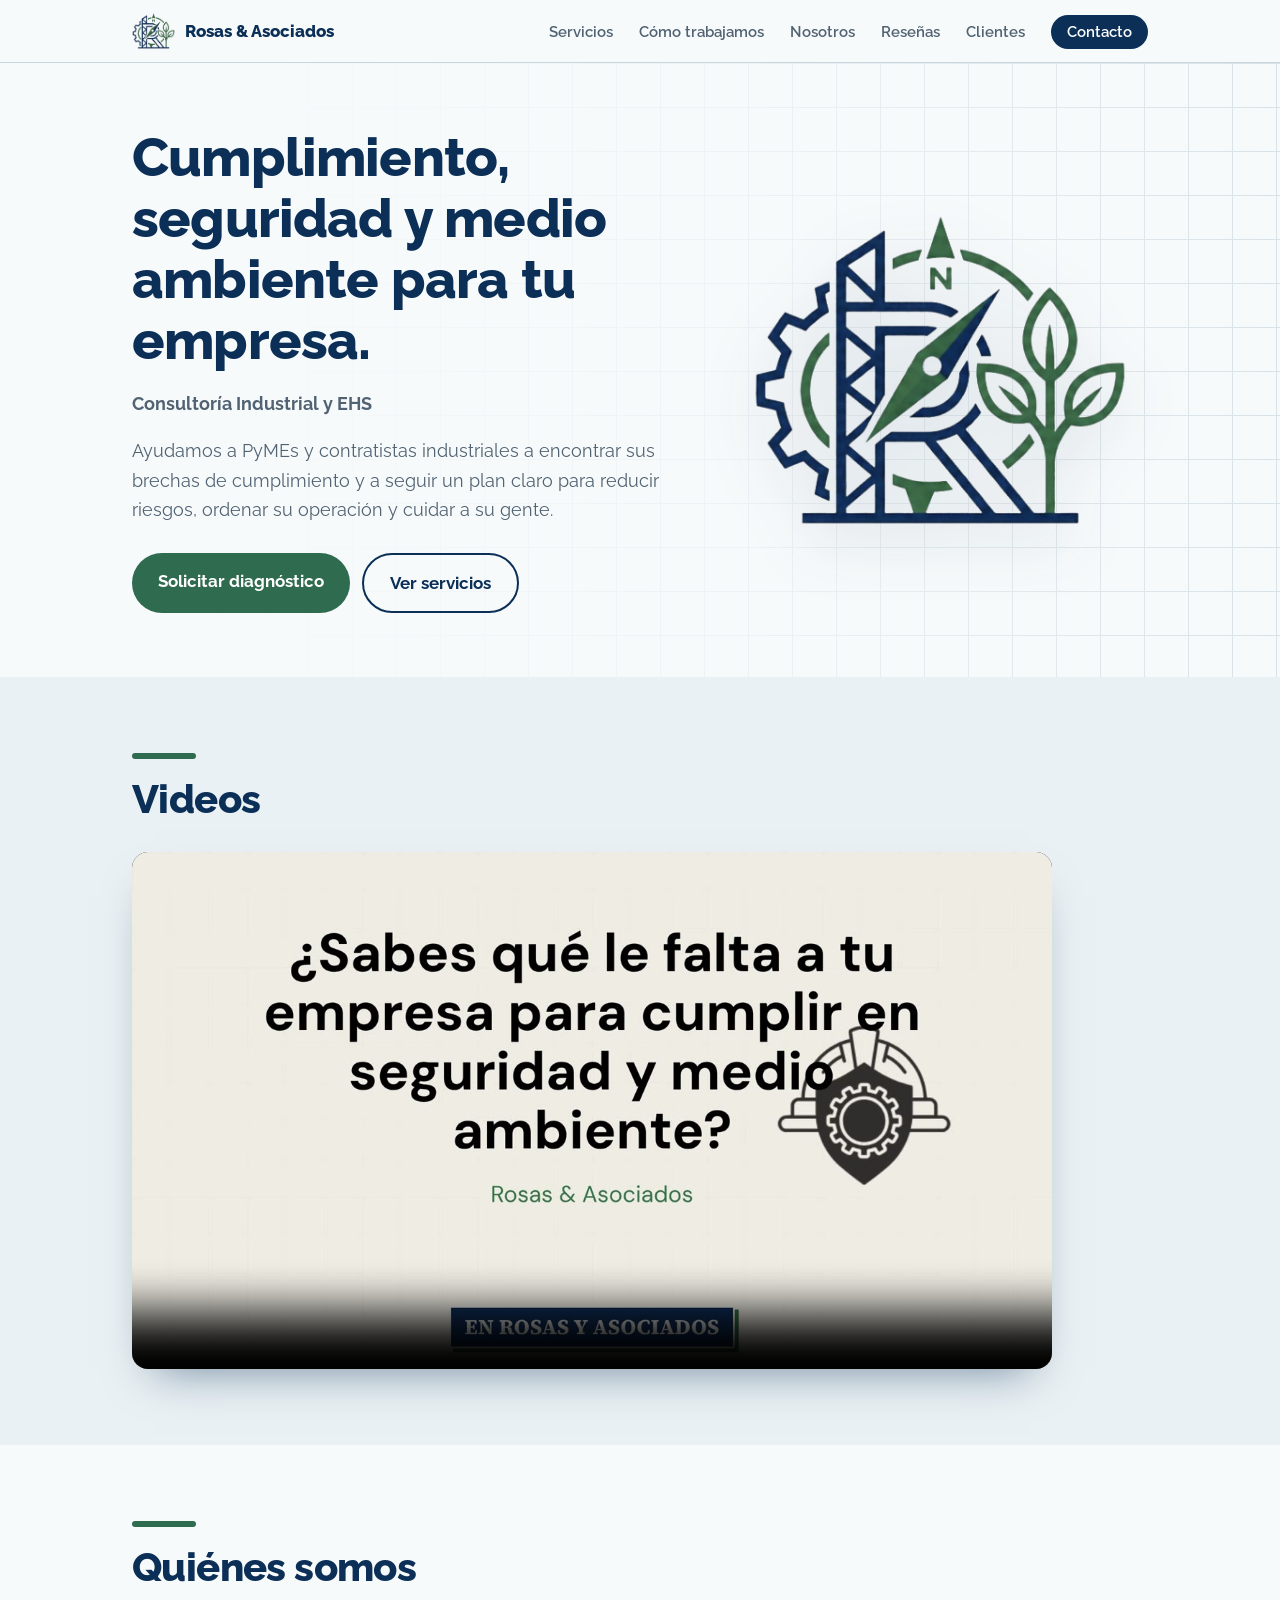
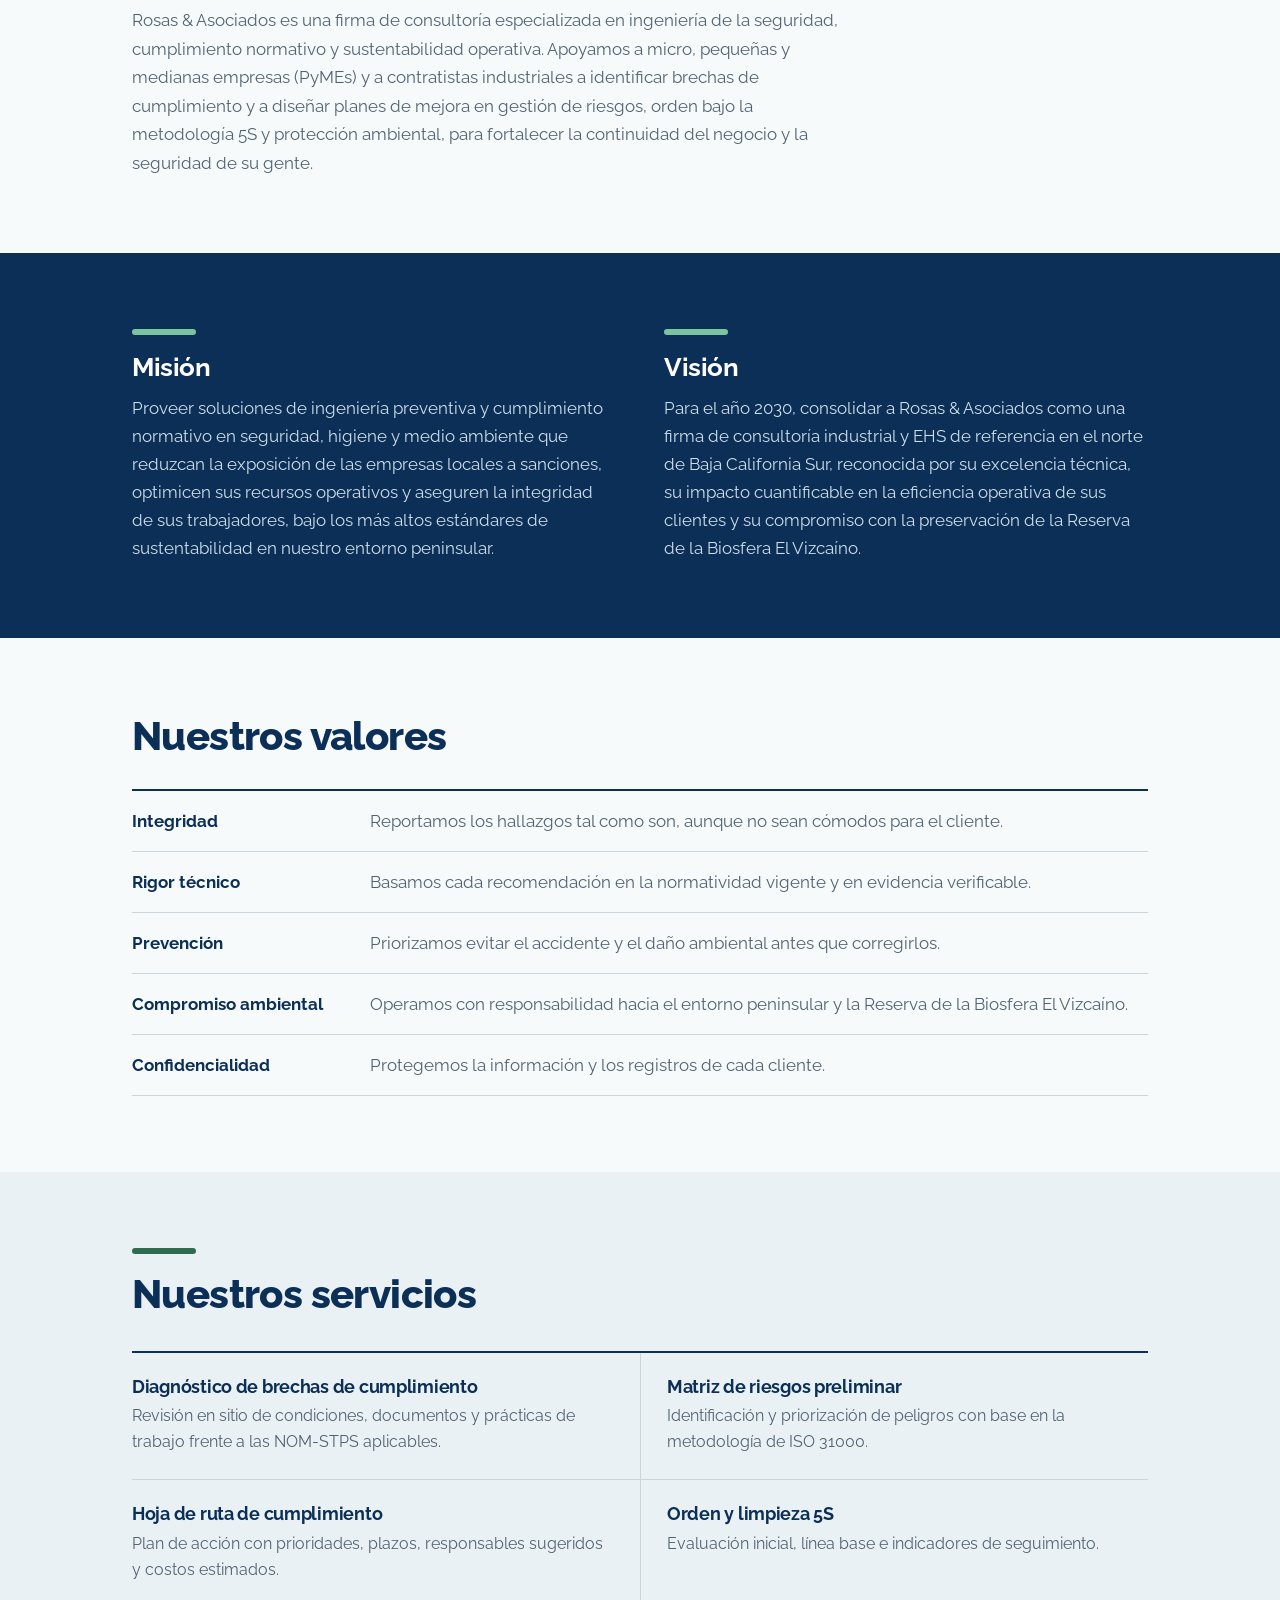
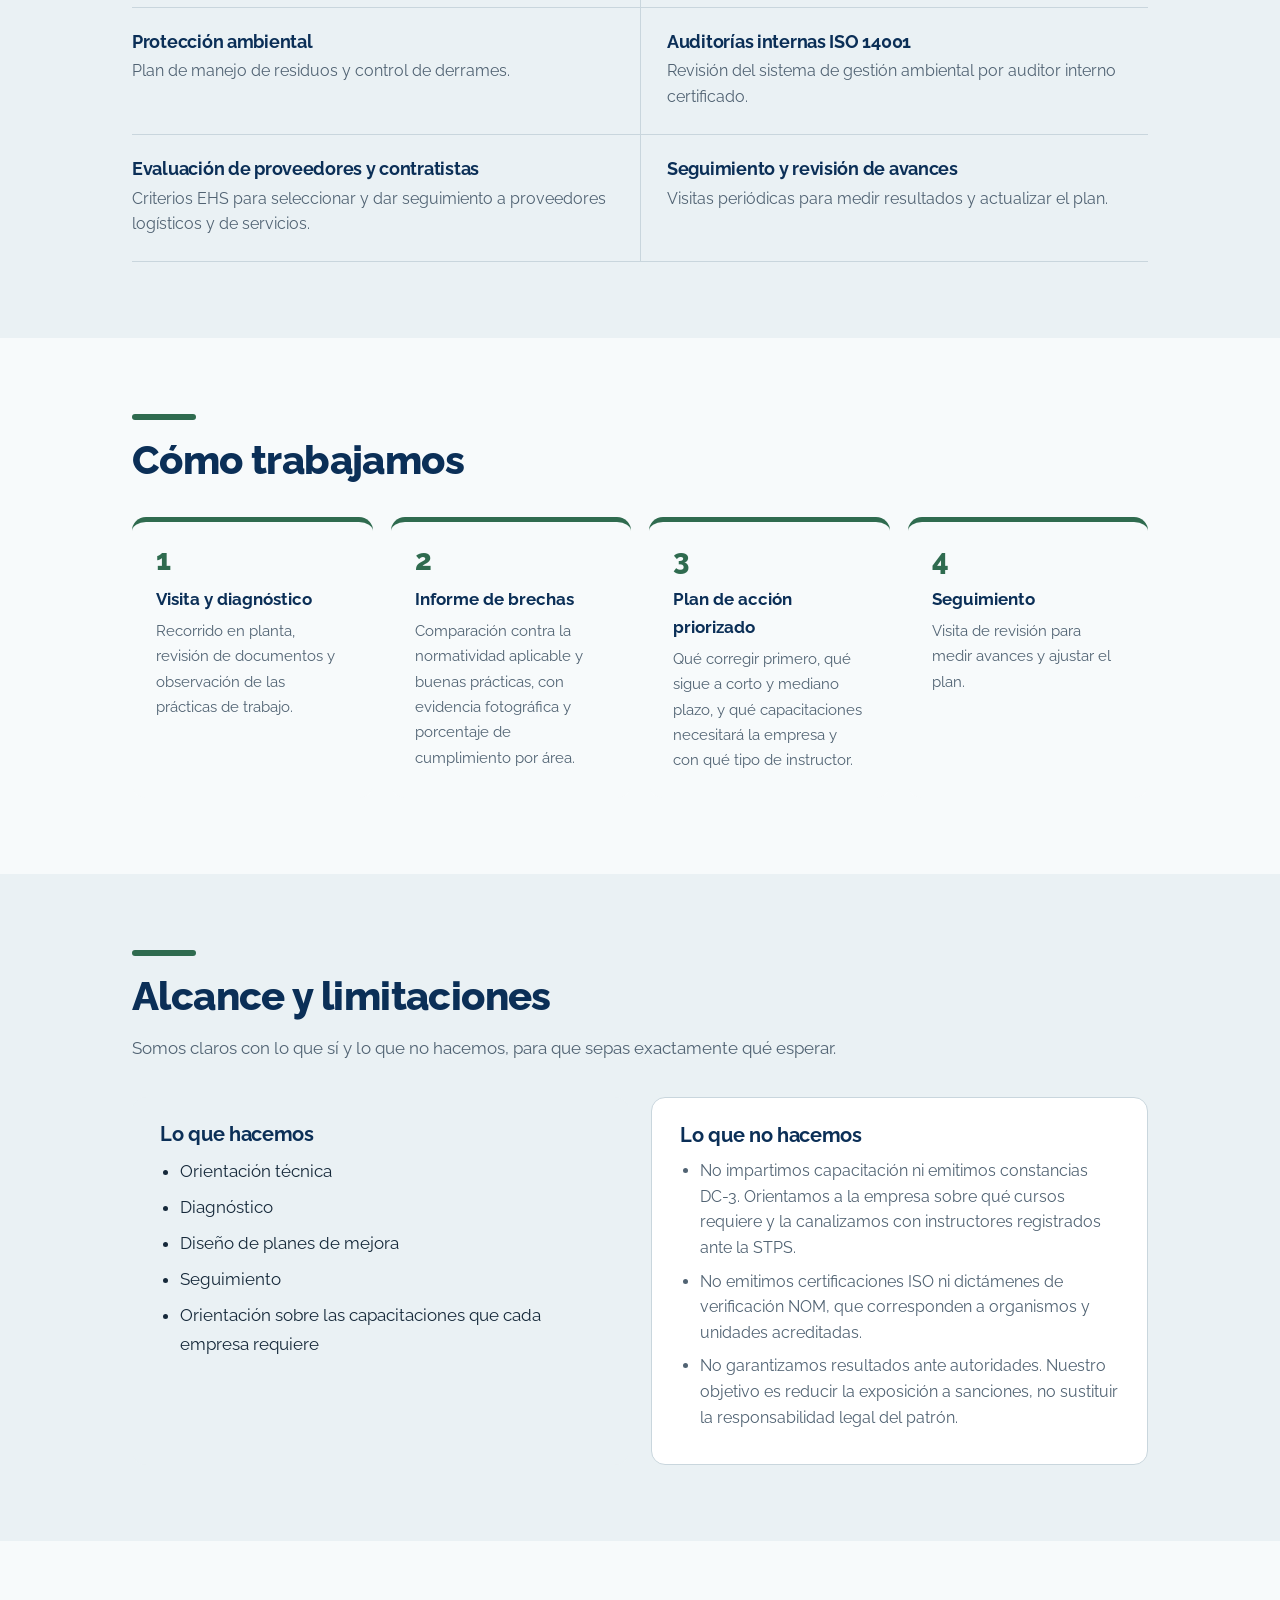
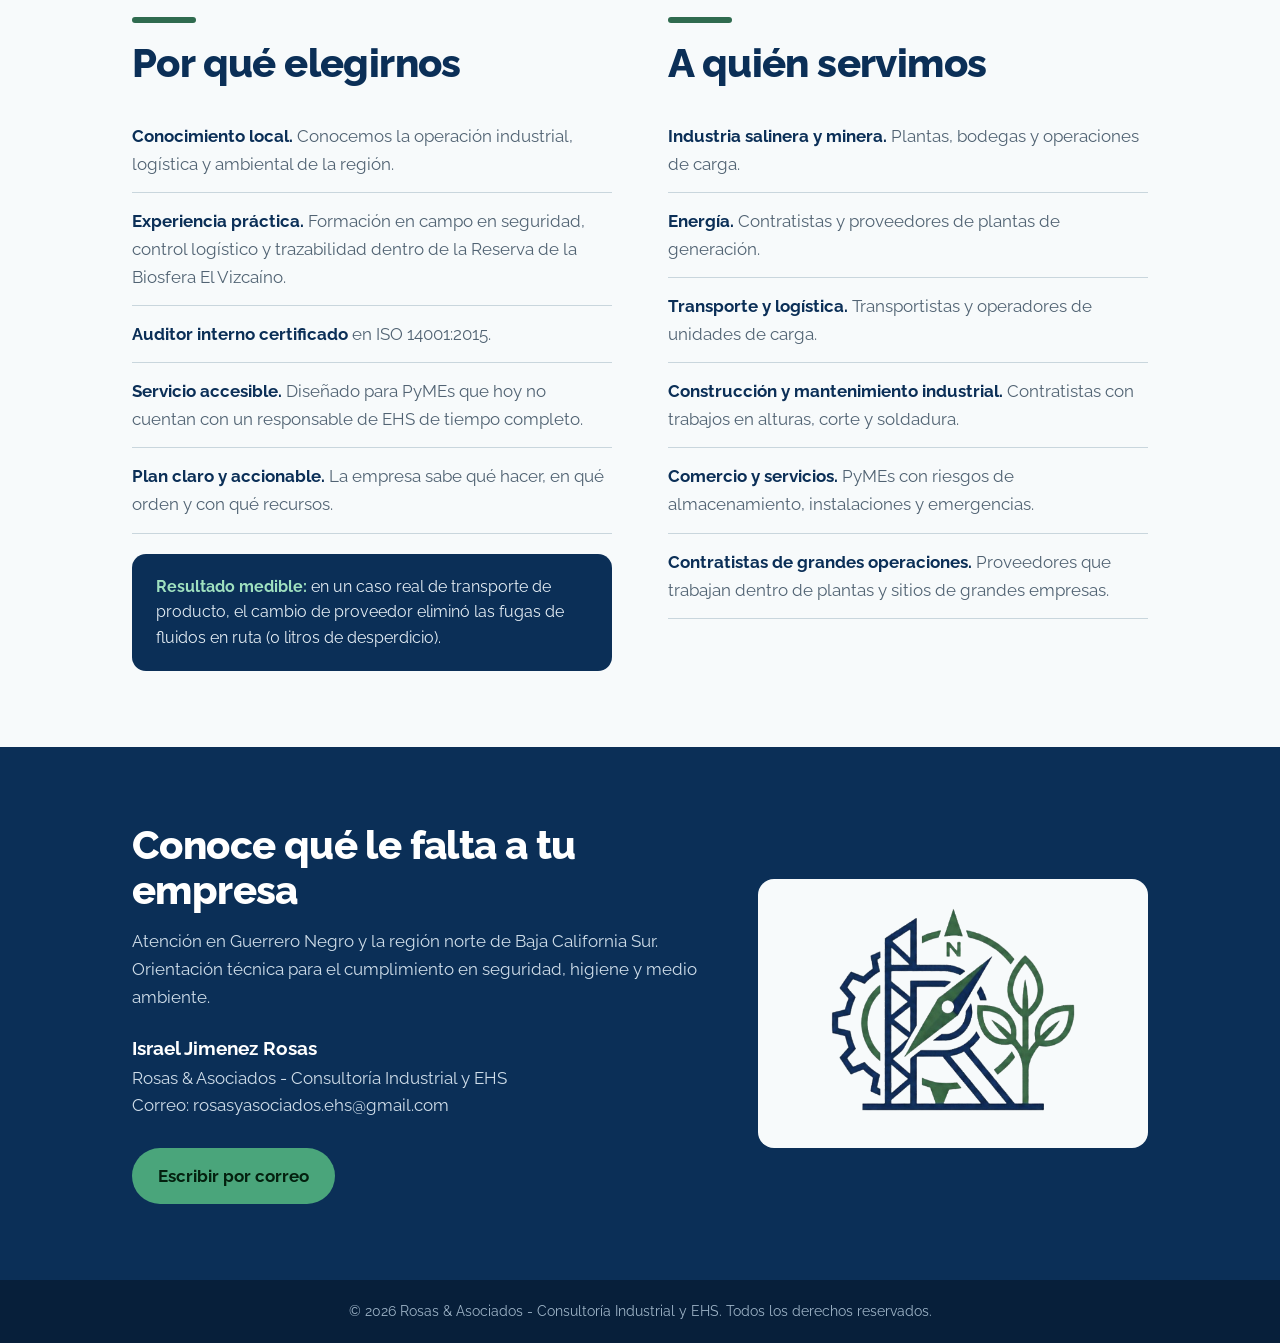
==== commit 98a4121b: "Fix video poster image extension from jpg to jpeg" ====
--- a/index.html
+++ b/index.html
@@ -181,7 +181,7 @@
       <div class="kick"></div>
       <h2 class="t">Videos</h2>
       <div class="video-box">
-        <video controls playsinline preload="metadata" poster="video-portada.jpg" aria-label="Video de Rosas &amp; Asociados">
+        <video controls playsinline preload="metadata" poster="video-portada.jpeg" aria-label="Video de Rosas &amp; Asociados">
           <source src="video.mp4" type="video/mp4">
           <p>Tu navegador no puede reproducir el video. <a href="video.mp4">Descárgalo aquí</a>.</p>
         </video>
